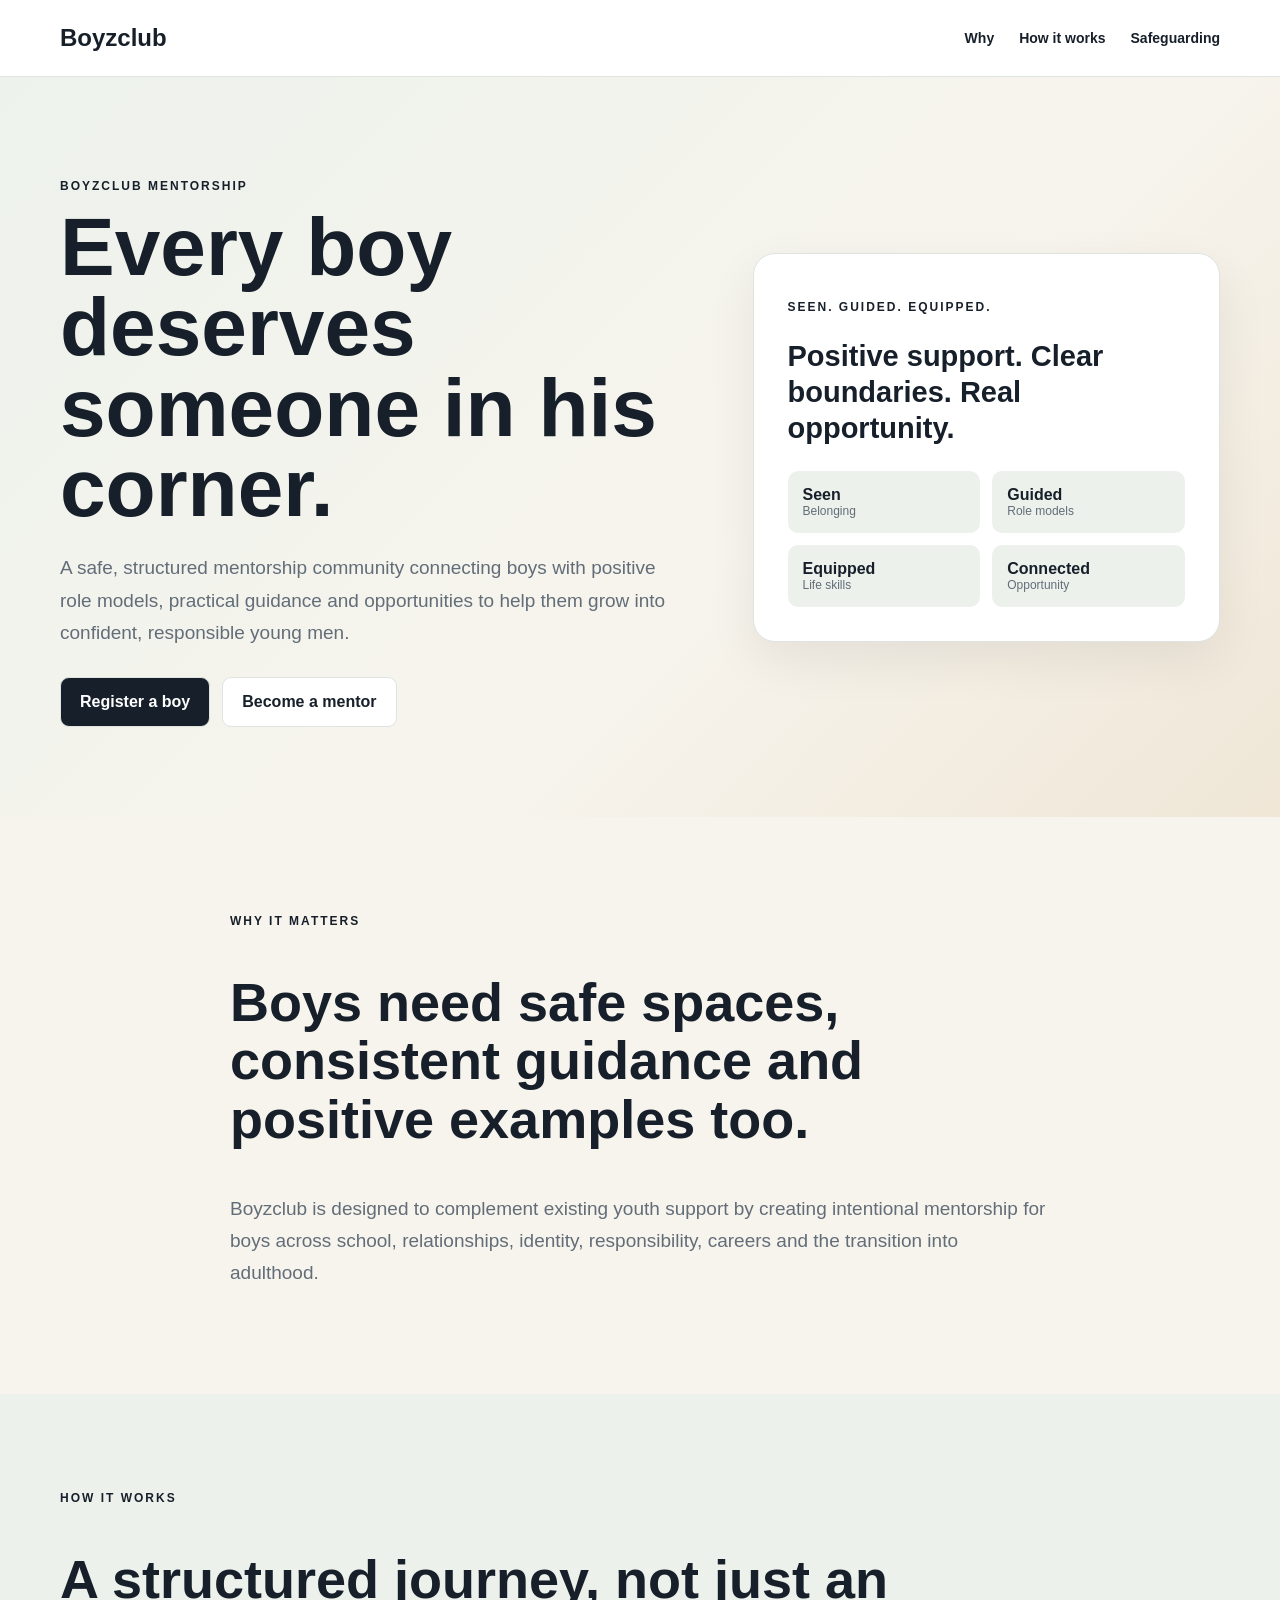
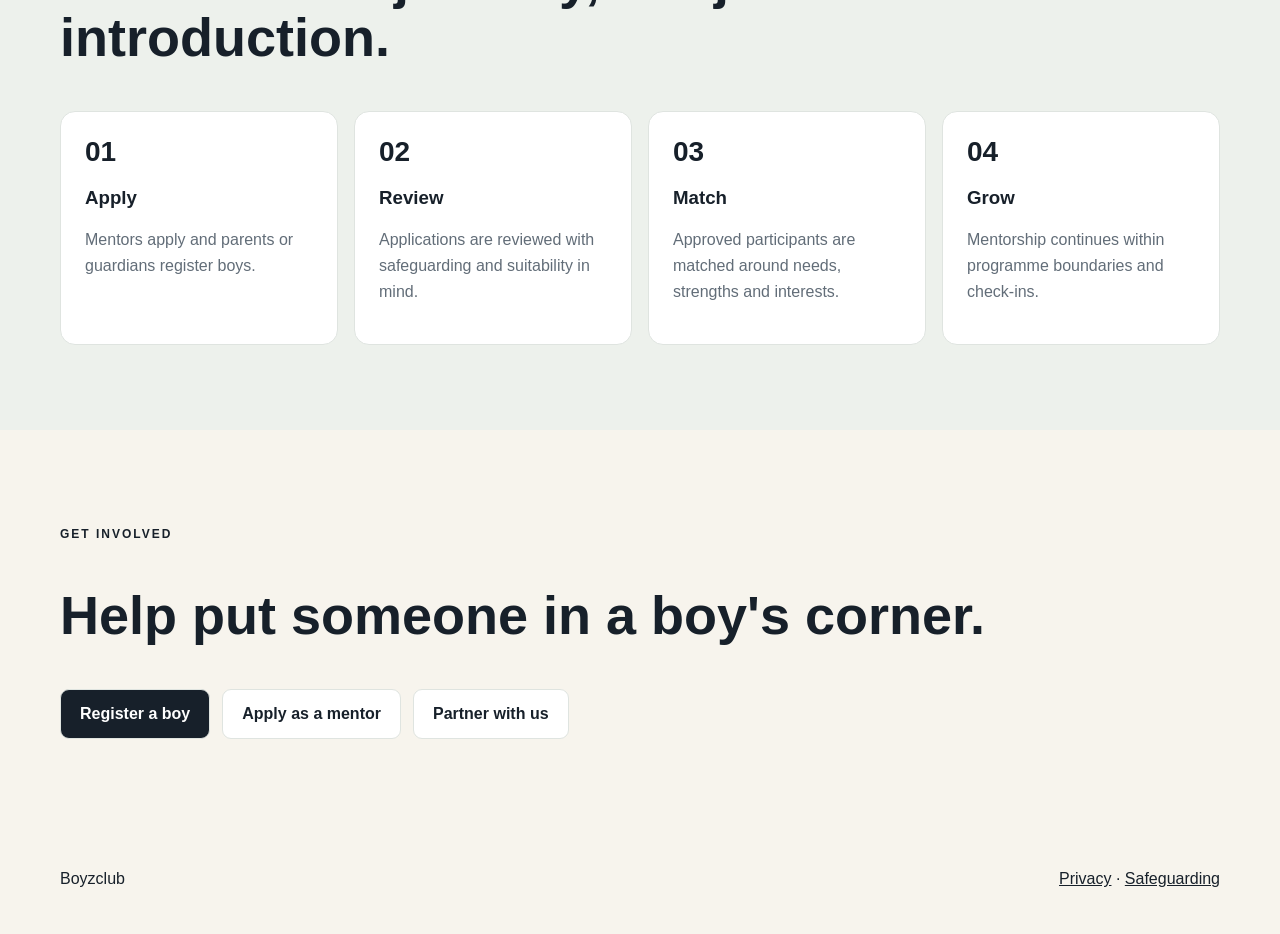
==== index.html @ 1856ee9e "Add files via upload" ====
<!doctype html><html><head><meta charset='utf-8'><meta name='viewport' content='width=device-width,initial-scale=1'><title>Boyzclub</title><link rel='stylesheet' href='/style.css'></head><body><header><div class='wrap nav'><a class='brand' href='/'>Boyzclub</a><nav><a href='#why'>Why</a><a href='#how'>How it works</a><a href='/safeguarding/'>Safeguarding</a></nav></div></header><main><section class='hero'><div class='wrap grid'><div><p class='eyebrow'>BOYZCLUB MENTORSHIP</p><h1>Every boy deserves someone in his corner.</h1><p class='lead'>A safe, structured mentorship community connecting boys with positive role models, practical guidance and opportunities to help them grow into confident, responsible young men.</p><div class='actions'><a class='btn primary' href='/register-a-boy/'>Register a boy</a><a class='btn secondary' href='/mentor/apply/'>Become a mentor</a></div></div><aside class='panel'><p class='eyebrow'>SEEN. GUIDED. EQUIPPED.</p><h2>Positive support. Clear boundaries. Real opportunity.</h2><div class='mini'><div><b>Seen</b><span>Belonging</span></div><div><b>Guided</b><span>Role models</span></div><div><b>Equipped</b><span>Life skills</span></div><div><b>Connected</b><span>Opportunity</span></div></div></aside></div></section><section id='why' class='section'><div class='wrap narrow'><p class='eyebrow'>WHY IT MATTERS</p><h2>Boys need safe spaces, consistent guidance and positive examples too.</h2><p class='lead'>Boyzclub is designed to complement existing youth support by creating intentional mentorship for boys across school, relationships, identity, responsibility, careers and the transition into adulthood.</p></div></section><section id='how' class='section soft'><div class='wrap'><p class='eyebrow'>HOW IT WORKS</p><h2>A structured journey, not just an introduction.</h2><div class='steps'><article><b>01</b><h3>Apply</h3><p>Mentors apply and parents or guardians register boys.</p></article><article><b>02</b><h3>Review</h3><p>Applications are reviewed with safeguarding and suitability in mind.</p></article><article><b>03</b><h3>Match</h3><p>Approved participants are matched around needs, strengths and interests.</p></article><article><b>04</b><h3>Grow</h3><p>Mentorship continues within programme boundaries and check-ins.</p></article></div></div></section><section class='section'><div class='wrap'><p class='eyebrow'>GET INVOLVED</p><h2>Help put someone in a boy's corner.</h2><div class='actions'><a class='btn primary' href='/register-a-boy/'>Register a boy</a><a class='btn secondary' href='/mentor/apply/'>Apply as a mentor</a><a class='btn secondary' href='/partner/'>Partner with us</a></div></div></section></main><footer><div class='wrap footer'><span>Boyzclub</span><span><a href='/privacy/'>Privacy</a> · <a href='/safeguarding/'>Safeguarding</a></span></div></footer></body></html>
---- style.css ----
:root{--ink:#17202a;--muted:#626d78;--cream:#f7f4ed;--soft:#edf1ec;--white:#fff;--line:#dfe4e0}*{box-sizing:border-box}body{margin:0;font-family:Arial,Helvetica,sans-serif;background:var(--cream);color:var(--ink)}a{color:inherit}.wrap{width:min(1160px,calc(100% - 40px));margin:auto}.narrow{max-width:820px}header{background:#fff;border-bottom:1px solid var(--line);position:sticky;top:0}.nav{height:76px;display:flex;align-items:center;justify-content:space-between}.brand{font-size:24px;font-weight:900;text-decoration:none}.nav nav{display:flex;gap:25px}.nav nav a{text-decoration:none;font-weight:700;font-size:14px}.hero{padding:90px 0;background:linear-gradient(135deg,#edf2ec,#f7f4ed 60%,#efe6d6)}.grid{display:grid;grid-template-columns:1.15fr .85fr;gap:60px;align-items:center}.eyebrow{font-size:12px;font-weight:900;letter-spacing:2px}.hero h1{font-size:clamp(48px,7vw,82px);line-height:.98;margin:14px 0 24px}.lead{font-size:19px;line-height:1.7;color:var(--muted)}.actions{display:flex;gap:12px;flex-wrap:wrap;margin-top:28px}.btn{padding:15px 19px;border-radius:9px;text-decoration:none;font-weight:800;border:1px solid var(--line)}.primary{background:var(--ink);color:#fff}.secondary{background:#fff}.panel{background:#fff;border:1px solid var(--line);border-radius:22px;padding:34px;box-shadow:0 18px 50px rgba(0,0,0,.07)}.panel h2{font-size:29px;line-height:1.25}.mini{display:grid;grid-template-columns:1fr 1fr;gap:12px}.mini div{background:var(--soft);padding:15px;border-radius:10px;display:grid}.mini span{color:var(--muted);font-size:12px}.section{padding:85px 0}.section h2{font-size:clamp(36px,5vw,54px);line-height:1.08}.soft{background:var(--soft)}.steps{display:grid;grid-template-columns:repeat(4,1fr);gap:16px;margin-top:38px}.steps article{background:#fff;border:1px solid var(--line);border-radius:15px;padding:24px}.steps article>b{font-size:28px}.steps p{color:var(--muted);line-height:1.6}.footer{min-height:110px;display:flex;align-items:center;justify-content:space-between}.form-page{min-height:100vh;padding:34px 20px 70px;background:linear-gradient(#edf1ec,#f7f4ed)}.card{width:min(880px,100%);margin:auto;background:#fff;border:1px solid var(--line);border-radius:20px;padding:40px}.card h1{font-size:clamp(36px,5vw,56px)}form{display:grid;gap:18px;margin-top:28px}.two{display:grid;grid-template-columns:1fr 1fr;gap:16px}label{display:grid;gap:7px;font-weight:700}input,select,textarea{padding:13px;border:1px solid #ccd4cf;border-radius:8px;font:inherit}textarea{min-height:110px}.check{grid-template-columns:20px 1fr;font-weight:400;align-items:start}.status{padding:12px 14px;border-radius:9px;font-weight:700}.ok{background:#e9f6ec}.bad{background:#faeaea}button{cursor:pointer}.toplink{display:block;width:min(880px,100%);margin:0 auto 18px;text-decoration:none;font-weight:700}.policy ul{color:var(--muted);line-height:1.8}.policy p{color:var(--muted);line-height:1.7}@media(max-width:820px){.grid,.steps{grid-template-columns:1fr}.nav nav{display:none}.two{grid-template-columns:1fr}.footer{flex-direction:column;justify-content:center;gap:12px}}
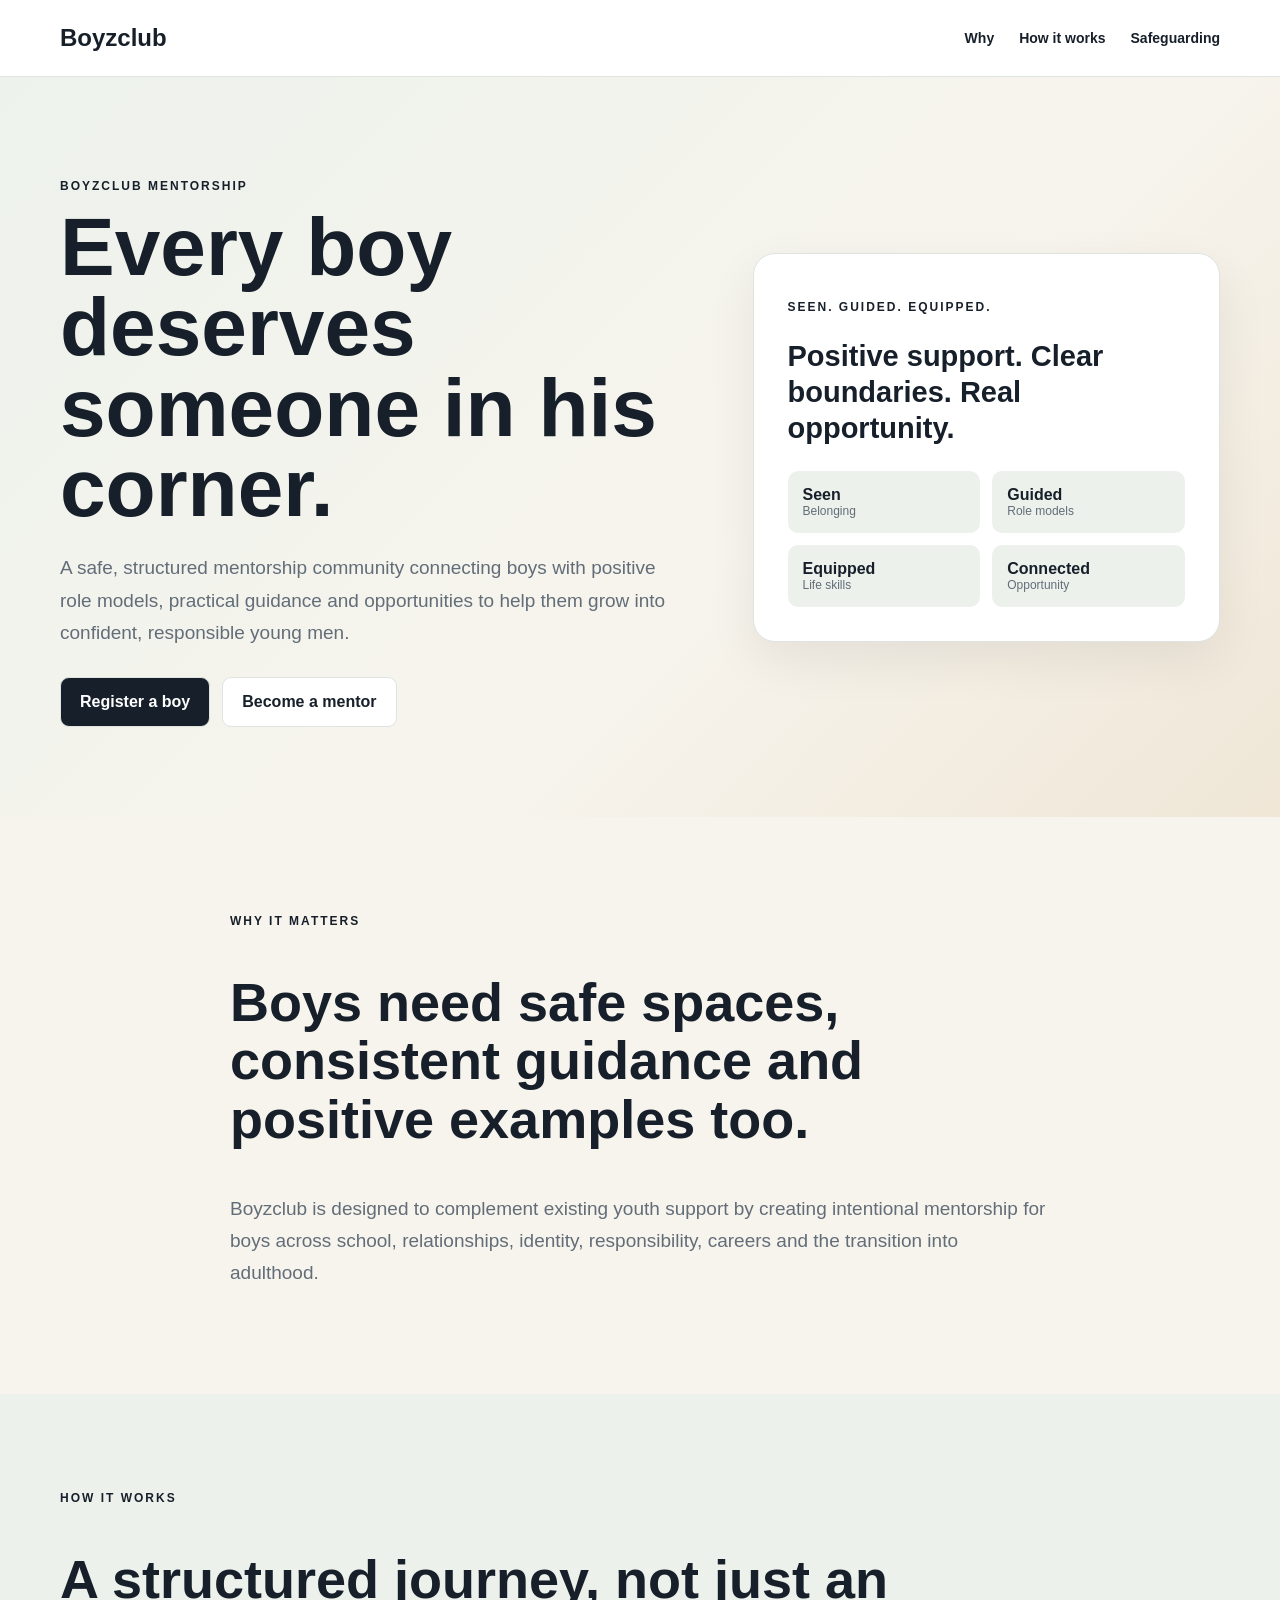
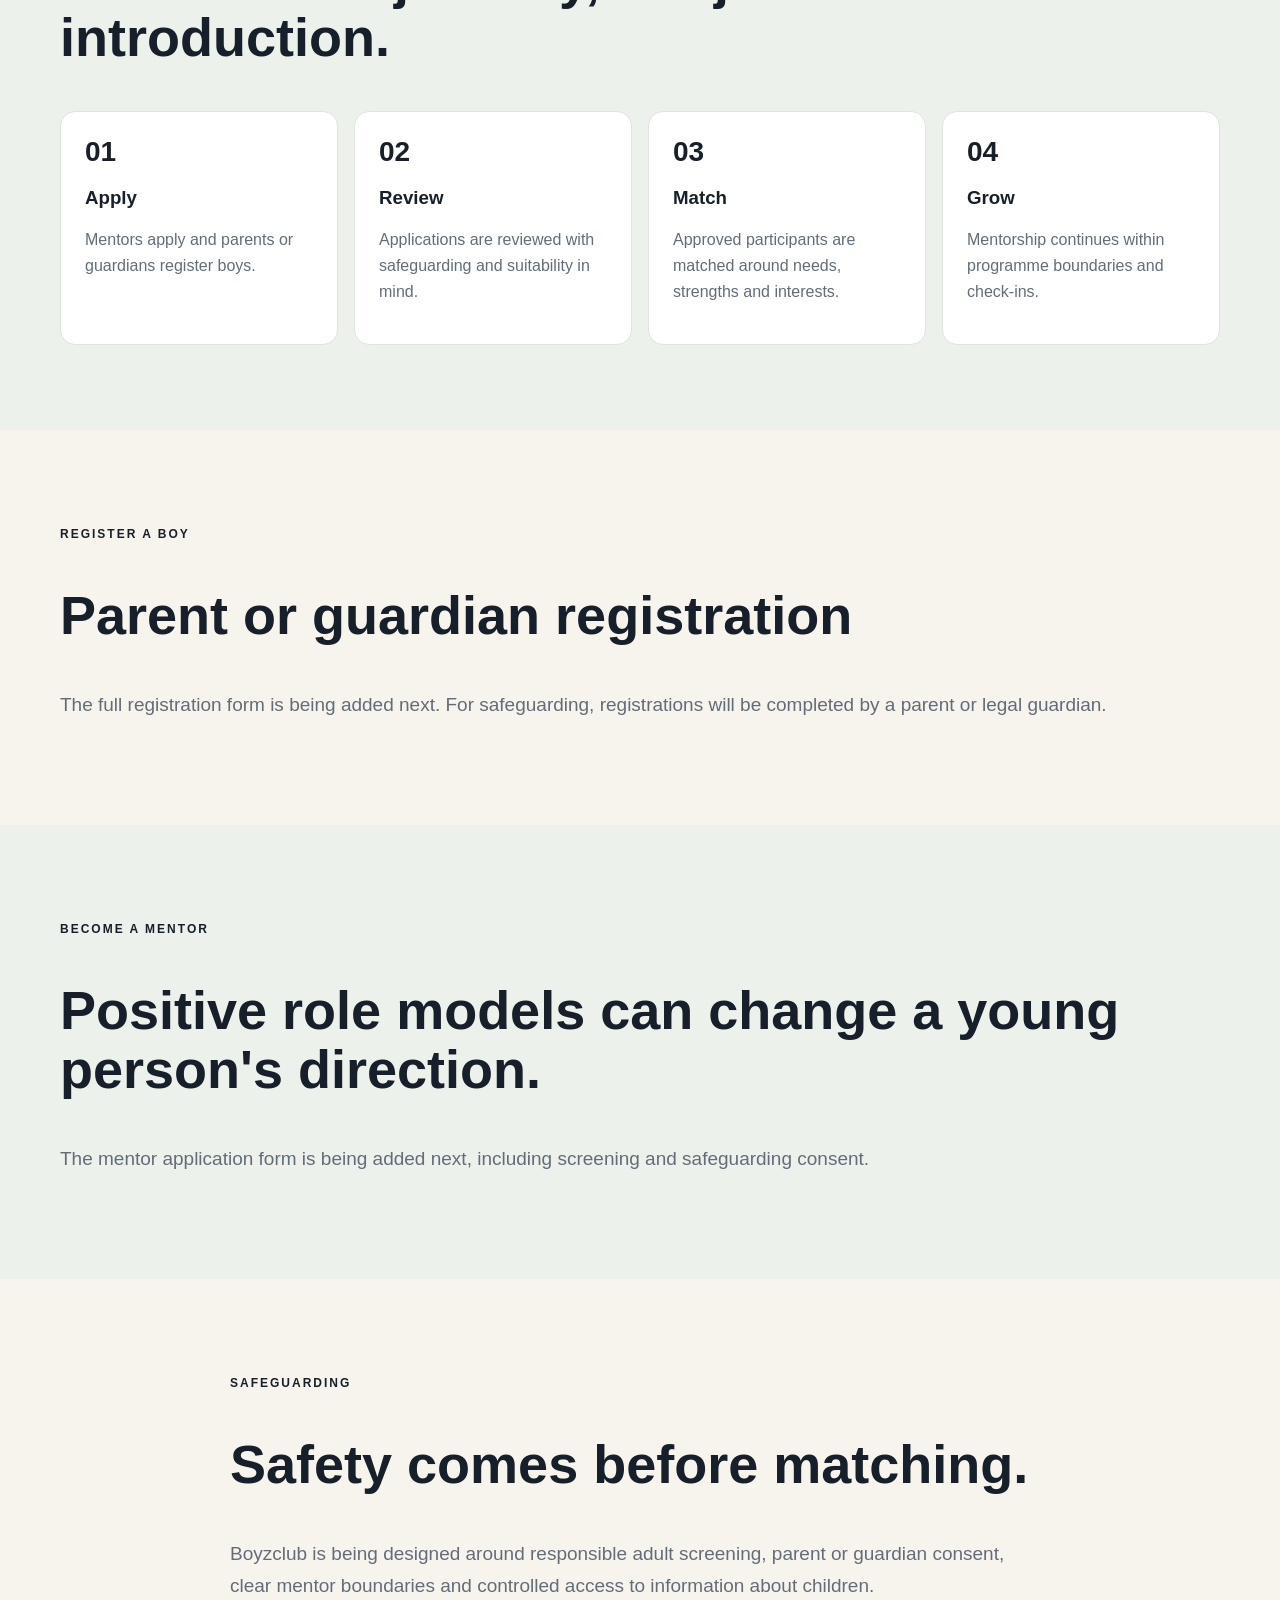
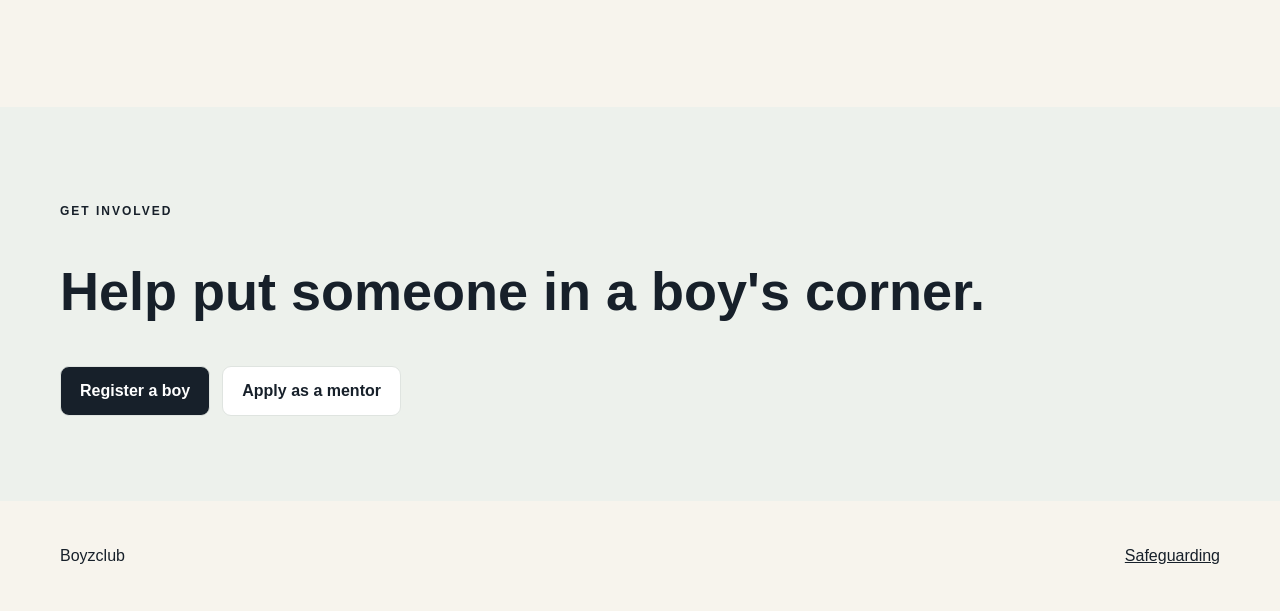
==== commit 0fbb74e1: "Add files via upload" ====
--- a/index.html
+++ b/index.html
@@ -1 +1 @@
-<!doctype html><html><head><meta charset='utf-8'><meta name='viewport' content='width=device-width,initial-scale=1'><title>Boyzclub</title><link rel='stylesheet' href='/style.css'></head><body><header><div class='wrap nav'><a class='brand' href='/'>Boyzclub</a><nav><a href='#why'>Why</a><a href='#how'>How it works</a><a href='/safeguarding/'>Safeguarding</a></nav></div></header><main><section class='hero'><div class='wrap grid'><div><p class='eyebrow'>BOYZCLUB MENTORSHIP</p><h1>Every boy deserves someone in his corner.</h1><p class='lead'>A safe, structured mentorship community connecting boys with positive role models, practical guidance and opportunities to help them grow into confident, responsible young men.</p><div class='actions'><a class='btn primary' href='/register-a-boy/'>Register a boy</a><a class='btn secondary' href='/mentor/apply/'>Become a mentor</a></div></div><aside class='panel'><p class='eyebrow'>SEEN. GUIDED. EQUIPPED.</p><h2>Positive support. Clear boundaries. Real opportunity.</h2><div class='mini'><div><b>Seen</b><span>Belonging</span></div><div><b>Guided</b><span>Role models</span></div><div><b>Equipped</b><span>Life skills</span></div><div><b>Connected</b><span>Opportunity</span></div></div></aside></div></section><section id='why' class='section'><div class='wrap narrow'><p class='eyebrow'>WHY IT MATTERS</p><h2>Boys need safe spaces, consistent guidance and positive examples too.</h2><p class='lead'>Boyzclub is designed to complement existing youth support by creating intentional mentorship for boys across school, relationships, identity, responsibility, careers and the transition into adulthood.</p></div></section><section id='how' class='section soft'><div class='wrap'><p class='eyebrow'>HOW IT WORKS</p><h2>A structured journey, not just an introduction.</h2><div class='steps'><article><b>01</b><h3>Apply</h3><p>Mentors apply and parents or guardians register boys.</p></article><article><b>02</b><h3>Review</h3><p>Applications are reviewed with safeguarding and suitability in mind.</p></article><article><b>03</b><h3>Match</h3><p>Approved participants are matched around needs, strengths and interests.</p></article><article><b>04</b><h3>Grow</h3><p>Mentorship continues within programme boundaries and check-ins.</p></article></div></div></section><section class='section'><div class='wrap'><p class='eyebrow'>GET INVOLVED</p><h2>Help put someone in a boy's corner.</h2><div class='actions'><a class='btn primary' href='/register-a-boy/'>Register a boy</a><a class='btn secondary' href='/mentor/apply/'>Apply as a mentor</a><a class='btn secondary' href='/partner/'>Partner with us</a></div></div></section></main><footer><div class='wrap footer'><span>Boyzclub</span><span><a href='/privacy/'>Privacy</a> · <a href='/safeguarding/'>Safeguarding</a></span></div></footer></body></html>
+<!doctype html><html><head><meta charset='utf-8'><meta name='viewport' content='width=device-width,initial-scale=1'><title>Boyzclub</title><link rel='stylesheet' href='./style.css'></head><body><header><div class='wrap nav'><a class='brand' href='./'>Boyzclub</a><nav><a href='#why'>Why</a><a href='#how'>How it works</a><a href='#safeguarding'>Safeguarding</a></nav></div></header><main><section class='hero'><div class='wrap grid'><div><p class='eyebrow'>BOYZCLUB MENTORSHIP</p><h1>Every boy deserves someone in his corner.</h1><p class='lead'>A safe, structured mentorship community connecting boys with positive role models, practical guidance and opportunities to help them grow into confident, responsible young men.</p><div class='actions'><a class='btn primary' href='#register'>Register a boy</a><a class='btn secondary' href='#mentor'>Become a mentor</a></div></div><aside class='panel'><p class='eyebrow'>SEEN. GUIDED. EQUIPPED.</p><h2>Positive support. Clear boundaries. Real opportunity.</h2><div class='mini'><div><b>Seen</b><span>Belonging</span></div><div><b>Guided</b><span>Role models</span></div><div><b>Equipped</b><span>Life skills</span></div><div><b>Connected</b><span>Opportunity</span></div></div></aside></div></section><section id='why' class='section'><div class='wrap narrow'><p class='eyebrow'>WHY IT MATTERS</p><h2>Boys need safe spaces, consistent guidance and positive examples too.</h2><p class='lead'>Boyzclub is designed to complement existing youth support by creating intentional mentorship for boys across school, relationships, identity, responsibility, careers and the transition into adulthood.</p></div></section><section id='how' class='section soft'><div class='wrap'><p class='eyebrow'>HOW IT WORKS</p><h2>A structured journey, not just an introduction.</h2><div class='steps'><article><b>01</b><h3>Apply</h3><p>Mentors apply and parents or guardians register boys.</p></article><article><b>02</b><h3>Review</h3><p>Applications are reviewed with safeguarding and suitability in mind.</p></article><article><b>03</b><h3>Match</h3><p>Approved participants are matched around needs, strengths and interests.</p></article><article><b>04</b><h3>Grow</h3><p>Mentorship continues within programme boundaries and check-ins.</p></article></div></div></section><section id='register' class='section'><div class='wrap'><p class='eyebrow'>REGISTER A BOY</p><h2>Parent or guardian registration</h2><p class='lead'>The full registration form is being added next. For safeguarding, registrations will be completed by a parent or legal guardian.</p></div></section><section id='mentor' class='section soft'><div class='wrap'><p class='eyebrow'>BECOME A MENTOR</p><h2>Positive role models can change a young person's direction.</h2><p class='lead'>The mentor application form is being added next, including screening and safeguarding consent.</p></div></section><section id='safeguarding' class='section'><div class='wrap narrow'><p class='eyebrow'>SAFEGUARDING</p><h2>Safety comes before matching.</h2><p class='lead'>Boyzclub is being designed around responsible adult screening, parent or guardian consent, clear mentor boundaries and controlled access to information about children.</p></div></section><section class='section soft'><div class='wrap'><p class='eyebrow'>GET INVOLVED</p><h2>Help put someone in a boy's corner.</h2><div class='actions'><a class='btn primary' href='#register'>Register a boy</a><a class='btn secondary' href='#mentor'>Apply as a mentor</a></div></div></section></main><footer><div class='wrap footer'><span>Boyzclub</span><span><a href='#safeguarding'>Safeguarding</a></span></div></footer></body></html>
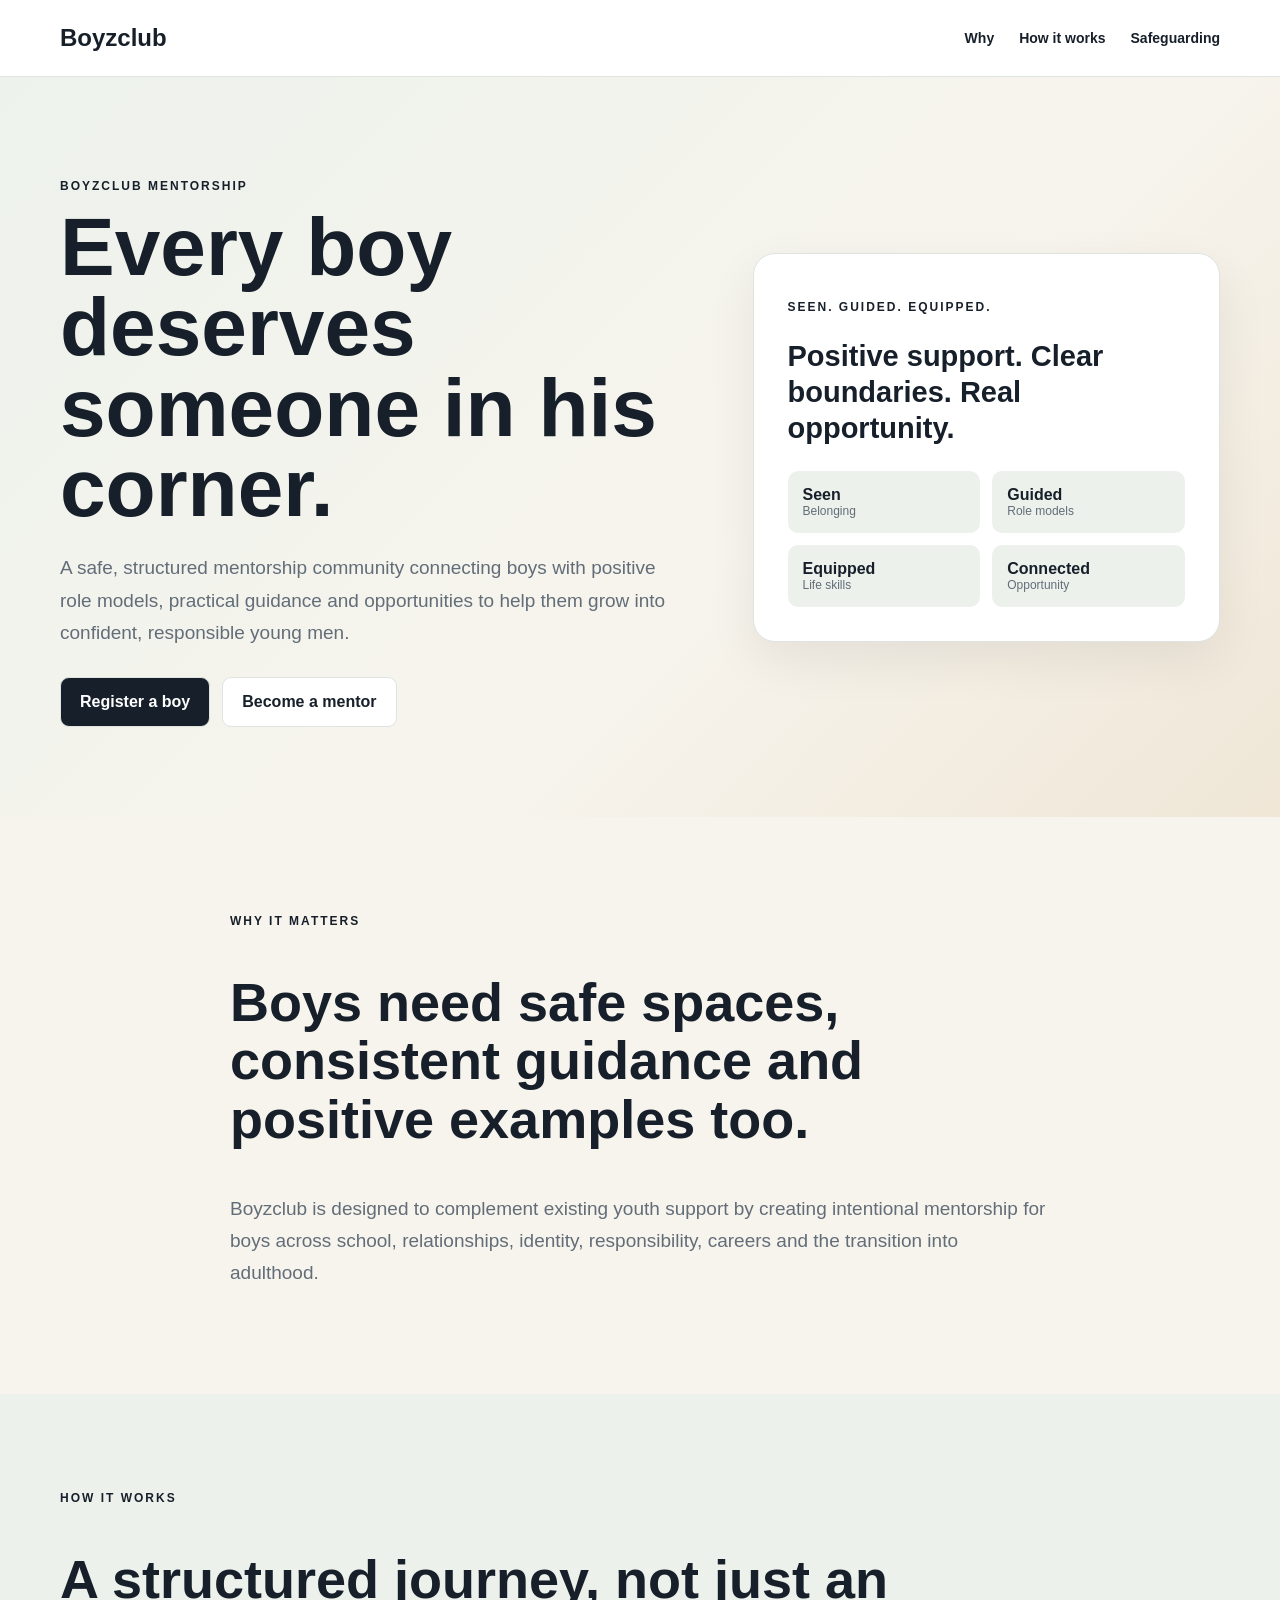
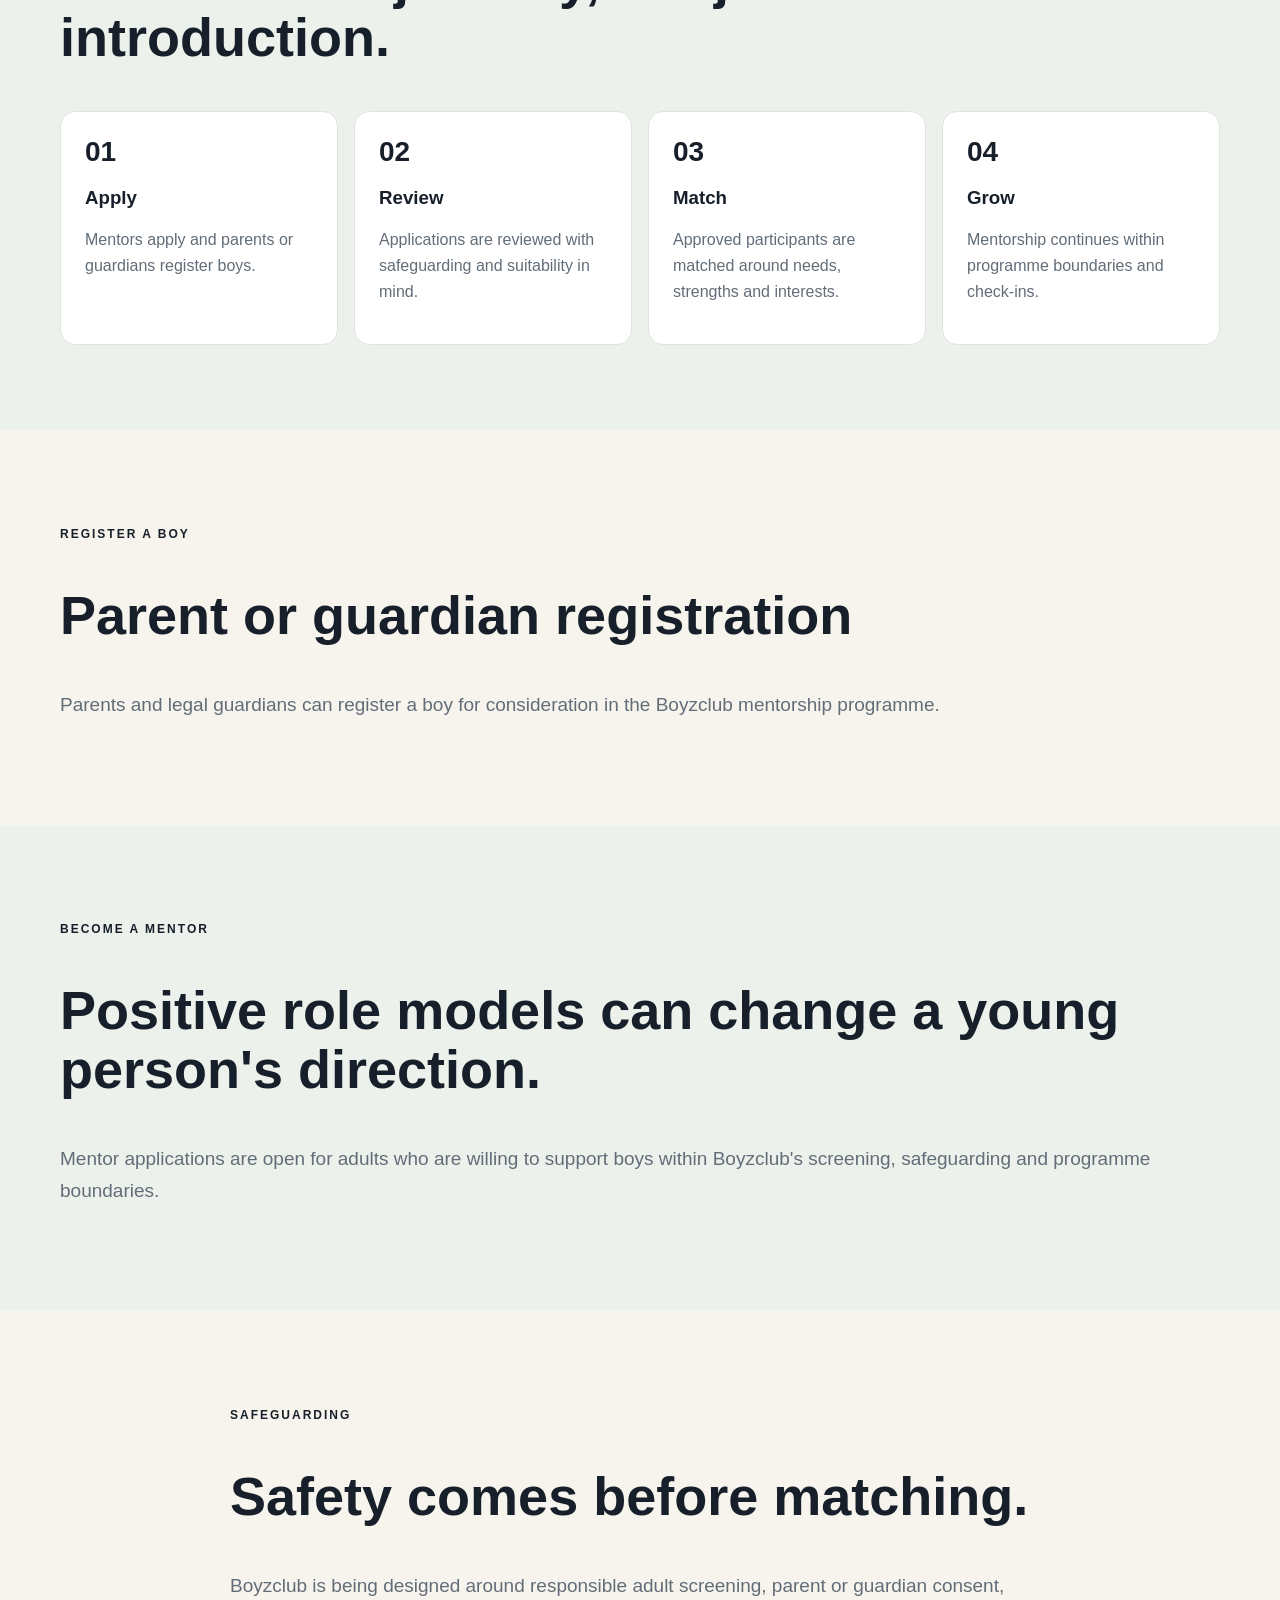
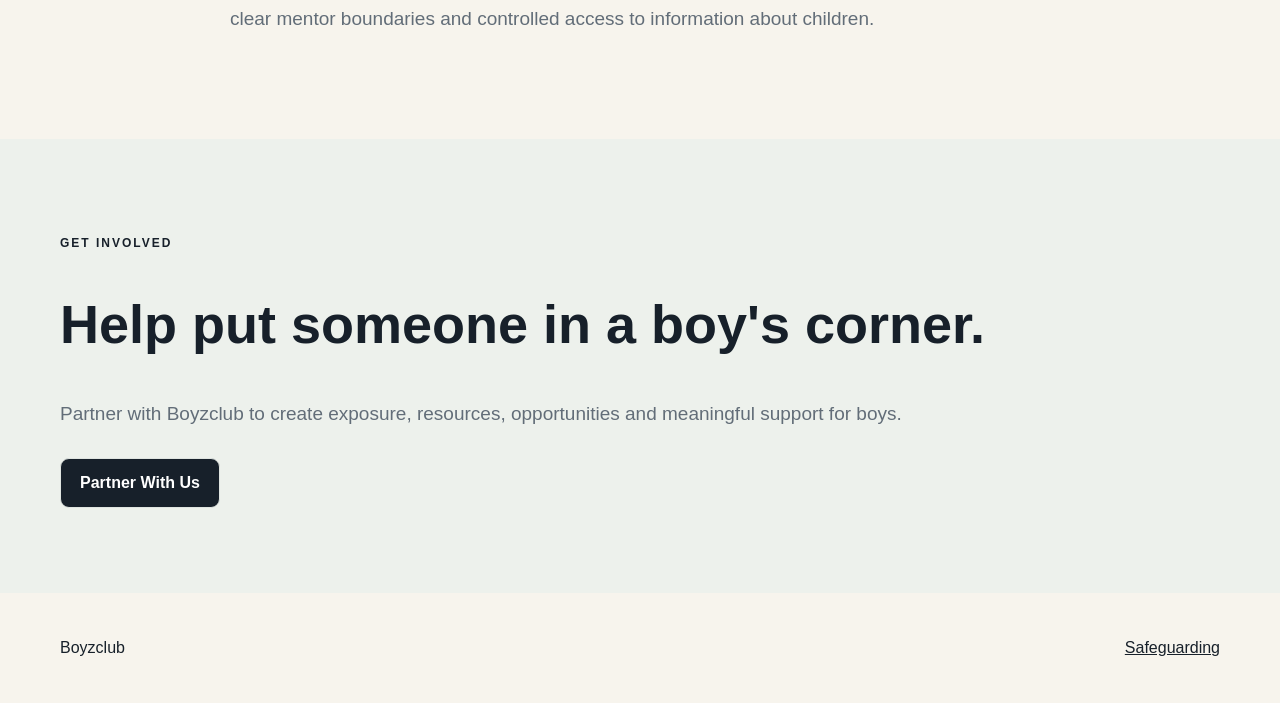
==== commit 625ee4c6: "Rename index 3.html to index.html" ====
--- a/index.html
+++ b/index.html
@@ -1 +1 @@
-<!doctype html><html><head><meta charset='utf-8'><meta name='viewport' content='width=device-width,initial-scale=1'><title>Boyzclub</title><link rel='stylesheet' href='./style.css'></head><body><header><div class='wrap nav'><a class='brand' href='./'>Boyzclub</a><nav><a href='#why'>Why</a><a href='#how'>How it works</a><a href='#safeguarding'>Safeguarding</a></nav></div></header><main><section class='hero'><div class='wrap grid'><div><p class='eyebrow'>BOYZCLUB MENTORSHIP</p><h1>Every boy deserves someone in his corner.</h1><p class='lead'>A safe, structured mentorship community connecting boys with positive role models, practical guidance and opportunities to help them grow into confident, responsible young men.</p><div class='actions'><a class='btn primary' href='#register'>Register a boy</a><a class='btn secondary' href='#mentor'>Become a mentor</a></div></div><aside class='panel'><p class='eyebrow'>SEEN. GUIDED. EQUIPPED.</p><h2>Positive support. Clear boundaries. Real opportunity.</h2><div class='mini'><div><b>Seen</b><span>Belonging</span></div><div><b>Guided</b><span>Role models</span></div><div><b>Equipped</b><span>Life skills</span></div><div><b>Connected</b><span>Opportunity</span></div></div></aside></div></section><section id='why' class='section'><div class='wrap narrow'><p class='eyebrow'>WHY IT MATTERS</p><h2>Boys need safe spaces, consistent guidance and positive examples too.</h2><p class='lead'>Boyzclub is designed to complement existing youth support by creating intentional mentorship for boys across school, relationships, identity, responsibility, careers and the transition into adulthood.</p></div></section><section id='how' class='section soft'><div class='wrap'><p class='eyebrow'>HOW IT WORKS</p><h2>A structured journey, not just an introduction.</h2><div class='steps'><article><b>01</b><h3>Apply</h3><p>Mentors apply and parents or guardians register boys.</p></article><article><b>02</b><h3>Review</h3><p>Applications are reviewed with safeguarding and suitability in mind.</p></article><article><b>03</b><h3>Match</h3><p>Approved participants are matched around needs, strengths and interests.</p></article><article><b>04</b><h3>Grow</h3><p>Mentorship continues within programme boundaries and check-ins.</p></article></div></div></section><section id='register' class='section'><div class='wrap'><p class='eyebrow'>REGISTER A BOY</p><h2>Parent or guardian registration</h2><p class='lead'>The full registration form is being added next. For safeguarding, registrations will be completed by a parent or legal guardian.</p></div></section><section id='mentor' class='section soft'><div class='wrap'><p class='eyebrow'>BECOME A MENTOR</p><h2>Positive role models can change a young person's direction.</h2><p class='lead'>The mentor application form is being added next, including screening and safeguarding consent.</p></div></section><section id='safeguarding' class='section'><div class='wrap narrow'><p class='eyebrow'>SAFEGUARDING</p><h2>Safety comes before matching.</h2><p class='lead'>Boyzclub is being designed around responsible adult screening, parent or guardian consent, clear mentor boundaries and controlled access to information about children.</p></div></section><section class='section soft'><div class='wrap'><p class='eyebrow'>GET INVOLVED</p><h2>Help put someone in a boy's corner.</h2><div class='actions'><a class='btn primary' href='#register'>Register a boy</a><a class='btn secondary' href='#mentor'>Apply as a mentor</a></div></div></section></main><footer><div class='wrap footer'><span>Boyzclub</span><span><a href='#safeguarding'>Safeguarding</a></span></div></footer></body></html>+<!doctype html><html><head><meta charset='utf-8'><meta name='viewport' content='width=device-width,initial-scale=1'><title>Boyzclub</title><link rel='stylesheet' href='./style.css'></head><body><header><div class='wrap nav'><a class='brand' href='./'>Boyzclub</a><nav><a href='#why'>Why</a><a href='#how'>How it works</a><a href='#safeguarding'>Safeguarding</a></nav></div></header><main><section class='hero'><div class='wrap grid'><div><p class='eyebrow'>BOYZCLUB MENTORSHIP</p><h1>Every boy deserves someone in his corner.</h1><p class='lead'>A safe, structured mentorship community connecting boys with positive role models, practical guidance and opportunities to help them grow into confident, responsible young men.</p><div class='actions'><a class='btn primary' href='./register-a-boy/'>Register a boy</a><a class='btn secondary' href='./mentor/'>Become a mentor</a></div></div><aside class='panel'><p class='eyebrow'>SEEN. GUIDED. EQUIPPED.</p><h2>Positive support. Clear boundaries. Real opportunity.</h2><div class='mini'><div><b>Seen</b><span>Belonging</span></div><div><b>Guided</b><span>Role models</span></div><div><b>Equipped</b><span>Life skills</span></div><div><b>Connected</b><span>Opportunity</span></div></div></aside></div></section><section id='why' class='section'><div class='wrap narrow'><p class='eyebrow'>WHY IT MATTERS</p><h2>Boys need safe spaces, consistent guidance and positive examples too.</h2><p class='lead'>Boyzclub is designed to complement existing youth support by creating intentional mentorship for boys across school, relationships, identity, responsibility, careers and the transition into adulthood.</p></div></section><section id='how' class='section soft'><div class='wrap'><p class='eyebrow'>HOW IT WORKS</p><h2>A structured journey, not just an introduction.</h2><div class='steps'><article><b>01</b><h3>Apply</h3><p>Mentors apply and parents or guardians register boys.</p></article><article><b>02</b><h3>Review</h3><p>Applications are reviewed with safeguarding and suitability in mind.</p></article><article><b>03</b><h3>Match</h3><p>Approved participants are matched around needs, strengths and interests.</p></article><article><b>04</b><h3>Grow</h3><p>Mentorship continues within programme boundaries and check-ins.</p></article></div></div></section><section id='register' class='section'><div class='wrap'><p class='eyebrow'>REGISTER A BOY</p><h2>Parent or guardian registration</h2><p class='lead'>Parents and legal guardians can register a boy for consideration in the Boyzclub mentorship programme.</p></div></section><section id='mentor' class='section soft'><div class='wrap'><p class='eyebrow'>BECOME A MENTOR</p><h2>Positive role models can change a young person's direction.</h2><p class='lead'>Mentor applications are open for adults who are willing to support boys within Boyzclub's screening, safeguarding and programme boundaries.</p></div></section><section id='safeguarding' class='section'><div class='wrap narrow'><p class='eyebrow'>SAFEGUARDING</p><h2>Safety comes before matching.</h2><p class='lead'>Boyzclub is being designed around responsible adult screening, parent or guardian consent, clear mentor boundaries and controlled access to information about children.</p></div></section><section class='section soft'><div class='wrap'><p class='eyebrow'>GET INVOLVED</p><h2>Help put someone in a boy's corner.</h2><p class='lead'>Partner with Boyzclub to create exposure, resources, opportunities and meaningful support for boys.</p><div class='actions'><a class='btn primary' href='./partner/'>Partner With Us</a></div></div></section></main><footer><div class='wrap footer'><span>Boyzclub</span><span><a href='#safeguarding'>Safeguarding</a></span></div></footer></body></html>
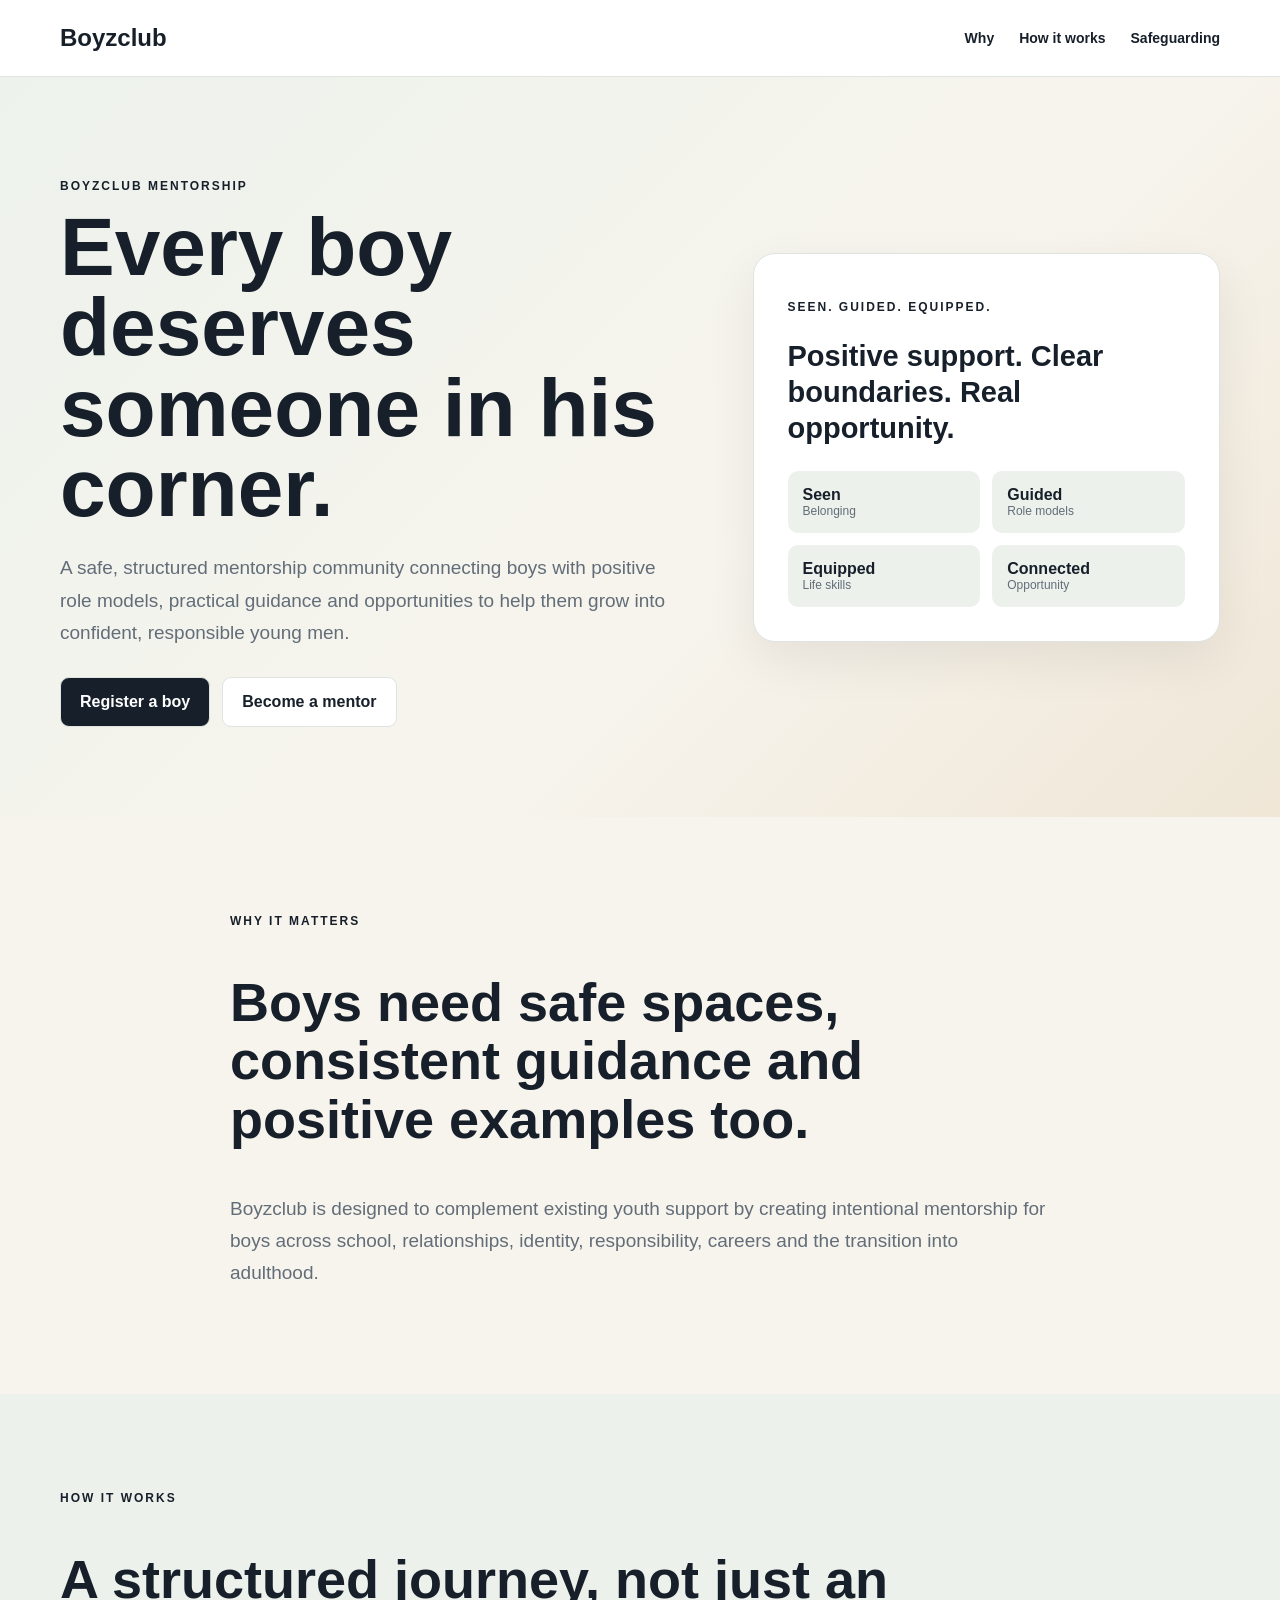
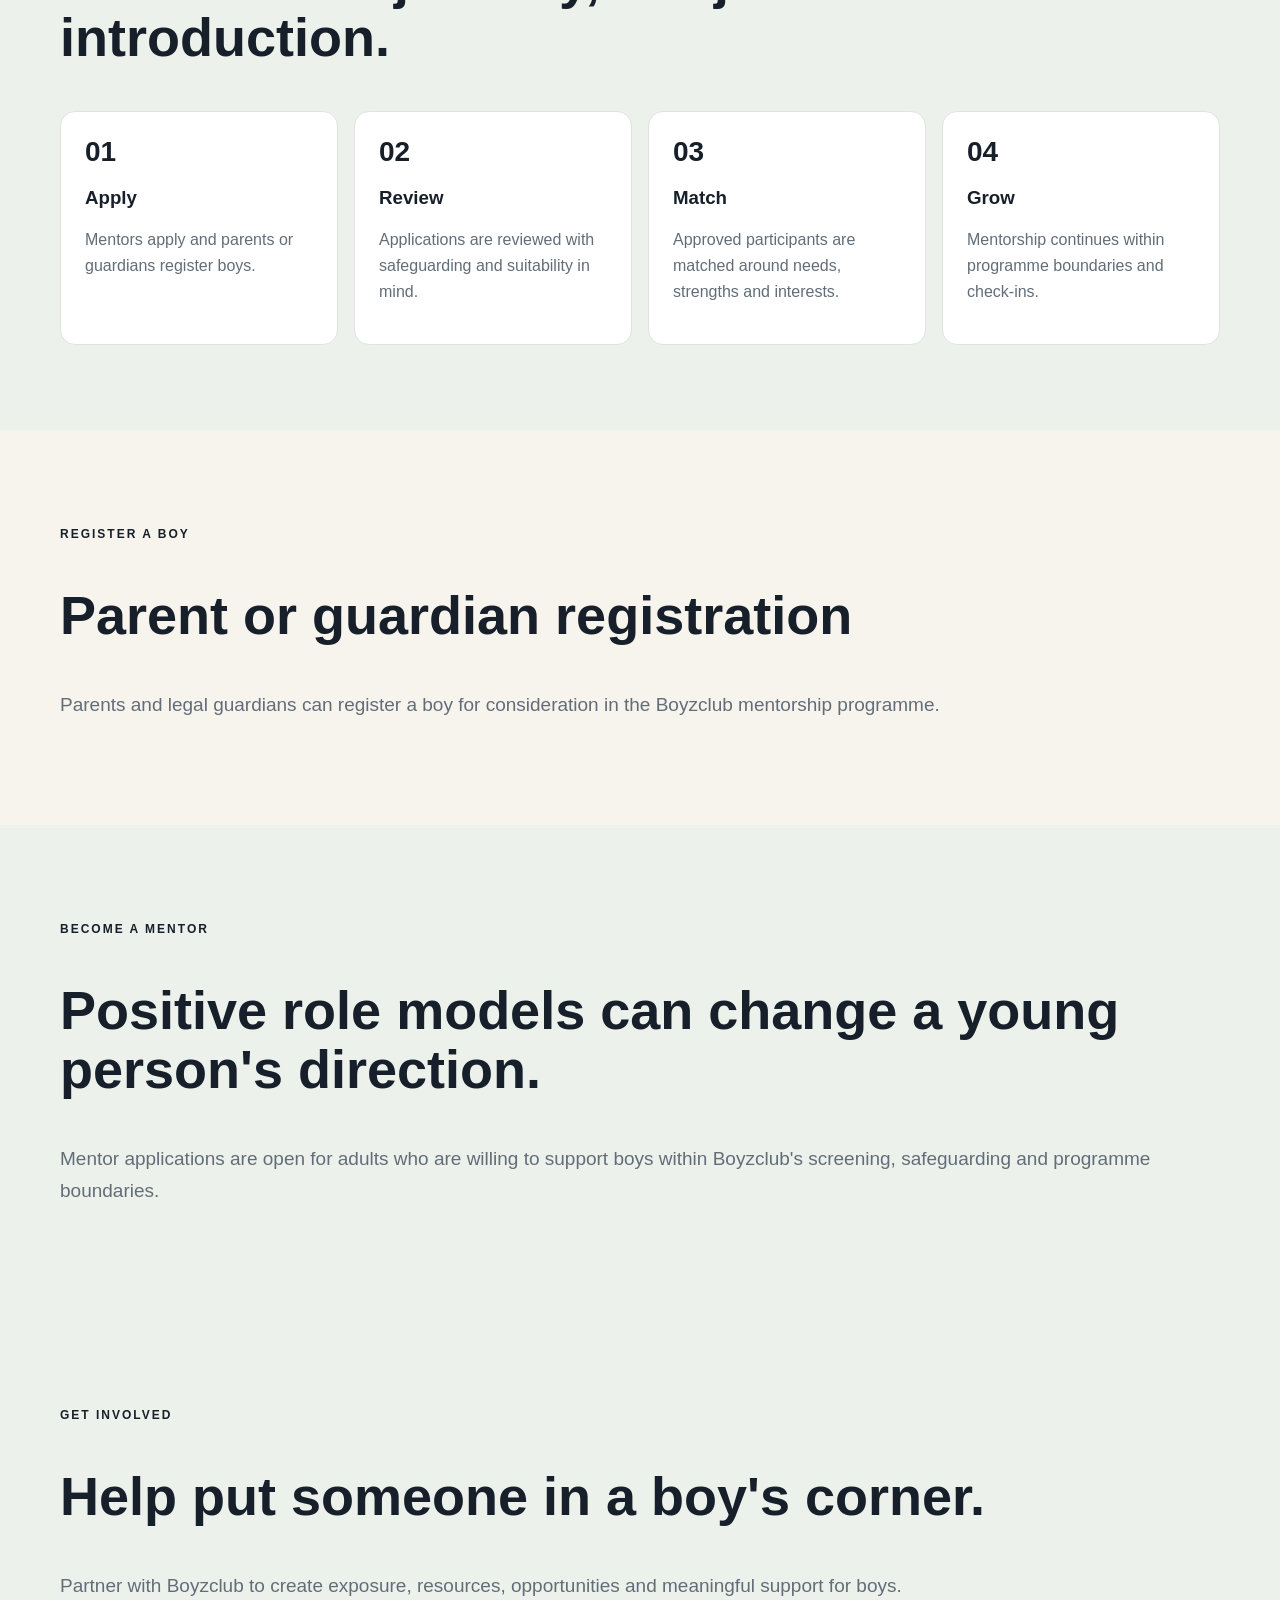
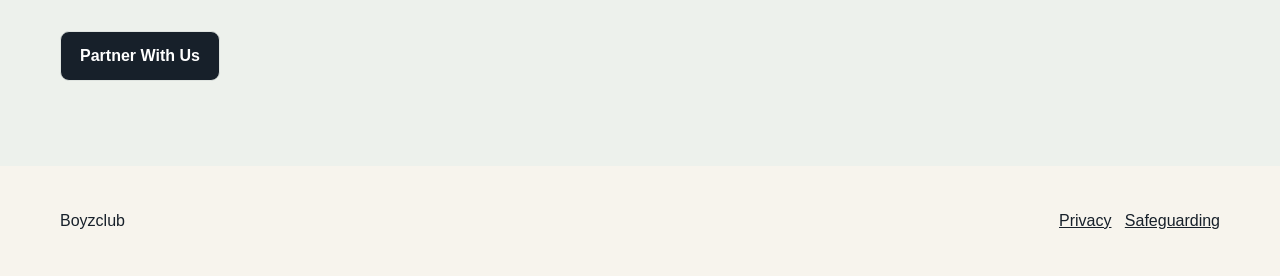
==== commit ad8f53b9: "Add files via upload" ====
--- a/index.html
+++ b/index.html
@@ -1 +1 @@
-<!doctype html><html><head><meta charset='utf-8'><meta name='viewport' content='width=device-width,initial-scale=1'><title>Boyzclub</title><link rel='stylesheet' href='./style.css'></head><body><header><div class='wrap nav'><a class='brand' href='./'>Boyzclub</a><nav><a href='#why'>Why</a><a href='#how'>How it works</a><a href='#safeguarding'>Safeguarding</a></nav></div></header><main><section class='hero'><div class='wrap grid'><div><p class='eyebrow'>BOYZCLUB MENTORSHIP</p><h1>Every boy deserves someone in his corner.</h1><p class='lead'>A safe, structured mentorship community connecting boys with positive role models, practical guidance and opportunities to help them grow into confident, responsible young men.</p><div class='actions'><a class='btn primary' href='./register-a-boy/'>Register a boy</a><a class='btn secondary' href='./mentor/'>Become a mentor</a></div></div><aside class='panel'><p class='eyebrow'>SEEN. GUIDED. EQUIPPED.</p><h2>Positive support. Clear boundaries. Real opportunity.</h2><div class='mini'><div><b>Seen</b><span>Belonging</span></div><div><b>Guided</b><span>Role models</span></div><div><b>Equipped</b><span>Life skills</span></div><div><b>Connected</b><span>Opportunity</span></div></div></aside></div></section><section id='why' class='section'><div class='wrap narrow'><p class='eyebrow'>WHY IT MATTERS</p><h2>Boys need safe spaces, consistent guidance and positive examples too.</h2><p class='lead'>Boyzclub is designed to complement existing youth support by creating intentional mentorship for boys across school, relationships, identity, responsibility, careers and the transition into adulthood.</p></div></section><section id='how' class='section soft'><div class='wrap'><p class='eyebrow'>HOW IT WORKS</p><h2>A structured journey, not just an introduction.</h2><div class='steps'><article><b>01</b><h3>Apply</h3><p>Mentors apply and parents or guardians register boys.</p></article><article><b>02</b><h3>Review</h3><p>Applications are reviewed with safeguarding and suitability in mind.</p></article><article><b>03</b><h3>Match</h3><p>Approved participants are matched around needs, strengths and interests.</p></article><article><b>04</b><h3>Grow</h3><p>Mentorship continues within programme boundaries and check-ins.</p></article></div></div></section><section id='register' class='section'><div class='wrap'><p class='eyebrow'>REGISTER A BOY</p><h2>Parent or guardian registration</h2><p class='lead'>Parents and legal guardians can register a boy for consideration in the Boyzclub mentorship programme.</p></div></section><section id='mentor' class='section soft'><div class='wrap'><p class='eyebrow'>BECOME A MENTOR</p><h2>Positive role models can change a young person's direction.</h2><p class='lead'>Mentor applications are open for adults who are willing to support boys within Boyzclub's screening, safeguarding and programme boundaries.</p></div></section><section id='safeguarding' class='section'><div class='wrap narrow'><p class='eyebrow'>SAFEGUARDING</p><h2>Safety comes before matching.</h2><p class='lead'>Boyzclub is being designed around responsible adult screening, parent or guardian consent, clear mentor boundaries and controlled access to information about children.</p></div></section><section class='section soft'><div class='wrap'><p class='eyebrow'>GET INVOLVED</p><h2>Help put someone in a boy's corner.</h2><p class='lead'>Partner with Boyzclub to create exposure, resources, opportunities and meaningful support for boys.</p><div class='actions'><a class='btn primary' href='./partner/'>Partner With Us</a></div></div></section></main><footer><div class='wrap footer'><span>Boyzclub</span><span><a href='#safeguarding'>Safeguarding</a></span></div></footer></body></html>
+<!doctype html><html><head><meta charset='utf-8'><meta name='viewport' content='width=device-width,initial-scale=1'><title>Boyzclub</title><link rel='stylesheet' href='./style.css'></head><body><header><div class='wrap nav'><a class='brand' href='./'>Boyzclub</a><nav><a href='#why'>Why</a><a href='#how'>How it works</a><a href='./safeguarding/'>Safeguarding</a></nav></div></header><main><section class='hero'><div class='wrap grid'><div><p class='eyebrow'>BOYZCLUB MENTORSHIP</p><h1>Every boy deserves someone in his corner.</h1><p class='lead'>A safe, structured mentorship community connecting boys with positive role models, practical guidance and opportunities to help them grow into confident, responsible young men.</p><div class='actions'><a class='btn primary' href='./register-a-boy/'>Register a boy</a><a class='btn secondary' href='./mentor/'>Become a mentor</a></div></div><aside class='panel'><p class='eyebrow'>SEEN. GUIDED. EQUIPPED.</p><h2>Positive support. Clear boundaries. Real opportunity.</h2><div class='mini'><div><b>Seen</b><span>Belonging</span></div><div><b>Guided</b><span>Role models</span></div><div><b>Equipped</b><span>Life skills</span></div><div><b>Connected</b><span>Opportunity</span></div></div></aside></div></section><section id='why' class='section'><div class='wrap narrow'><p class='eyebrow'>WHY IT MATTERS</p><h2>Boys need safe spaces, consistent guidance and positive examples too.</h2><p class='lead'>Boyzclub is designed to complement existing youth support by creating intentional mentorship for boys across school, relationships, identity, responsibility, careers and the transition into adulthood.</p></div></section><section id='how' class='section soft'><div class='wrap'><p class='eyebrow'>HOW IT WORKS</p><h2>A structured journey, not just an introduction.</h2><div class='steps'><article><b>01</b><h3>Apply</h3><p>Mentors apply and parents or guardians register boys.</p></article><article><b>02</b><h3>Review</h3><p>Applications are reviewed with safeguarding and suitability in mind.</p></article><article><b>03</b><h3>Match</h3><p>Approved participants are matched around needs, strengths and interests.</p></article><article><b>04</b><h3>Grow</h3><p>Mentorship continues within programme boundaries and check-ins.</p></article></div></div></section><section id='register' class='section'><div class='wrap'><p class='eyebrow'>REGISTER A BOY</p><h2>Parent or guardian registration</h2><p class='lead'>Parents and legal guardians can register a boy for consideration in the Boyzclub mentorship programme.</p></div></section><section id='mentor' class='section soft'><div class='wrap'><p class='eyebrow'>BECOME A MENTOR</p><h2>Positive role models can change a young person's direction.</h2><p class='lead'>Mentor applications are open for adults who are willing to support boys within Boyzclub's screening, safeguarding and programme boundaries.</p></div></section><section class='section soft'><div class='wrap'><p class='eyebrow'>GET INVOLVED</p><h2>Help put someone in a boy's corner.</h2><p class='lead'>Partner with Boyzclub to create exposure, resources, opportunities and meaningful support for boys.</p><div class='actions'><a class='btn primary' href='./partner/'>Partner With Us</a></div></div></section></main><footer><div class='wrap footer'><span>Boyzclub</span><span><a href='./privacy/'>Privacy</a> &nbsp; <a href='./safeguarding/'>Safeguarding</a></span></div></footer></body></html>
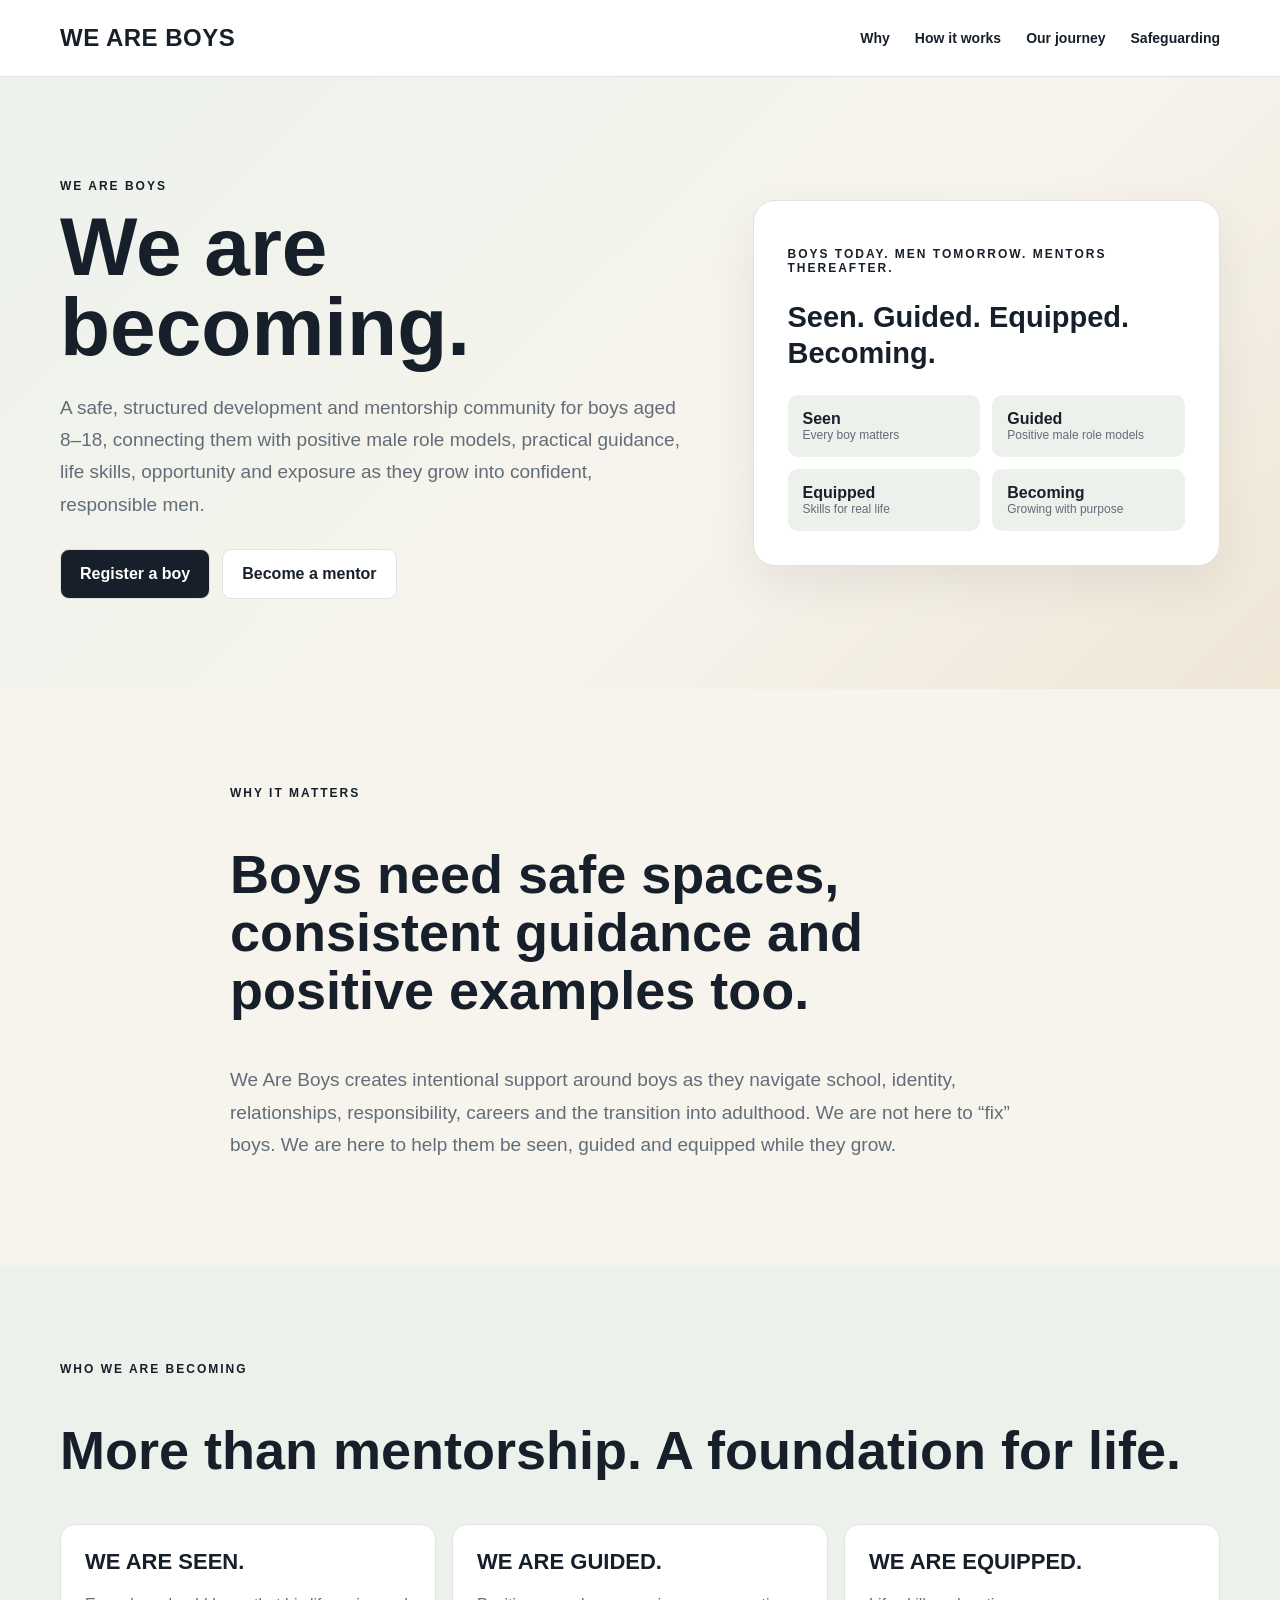
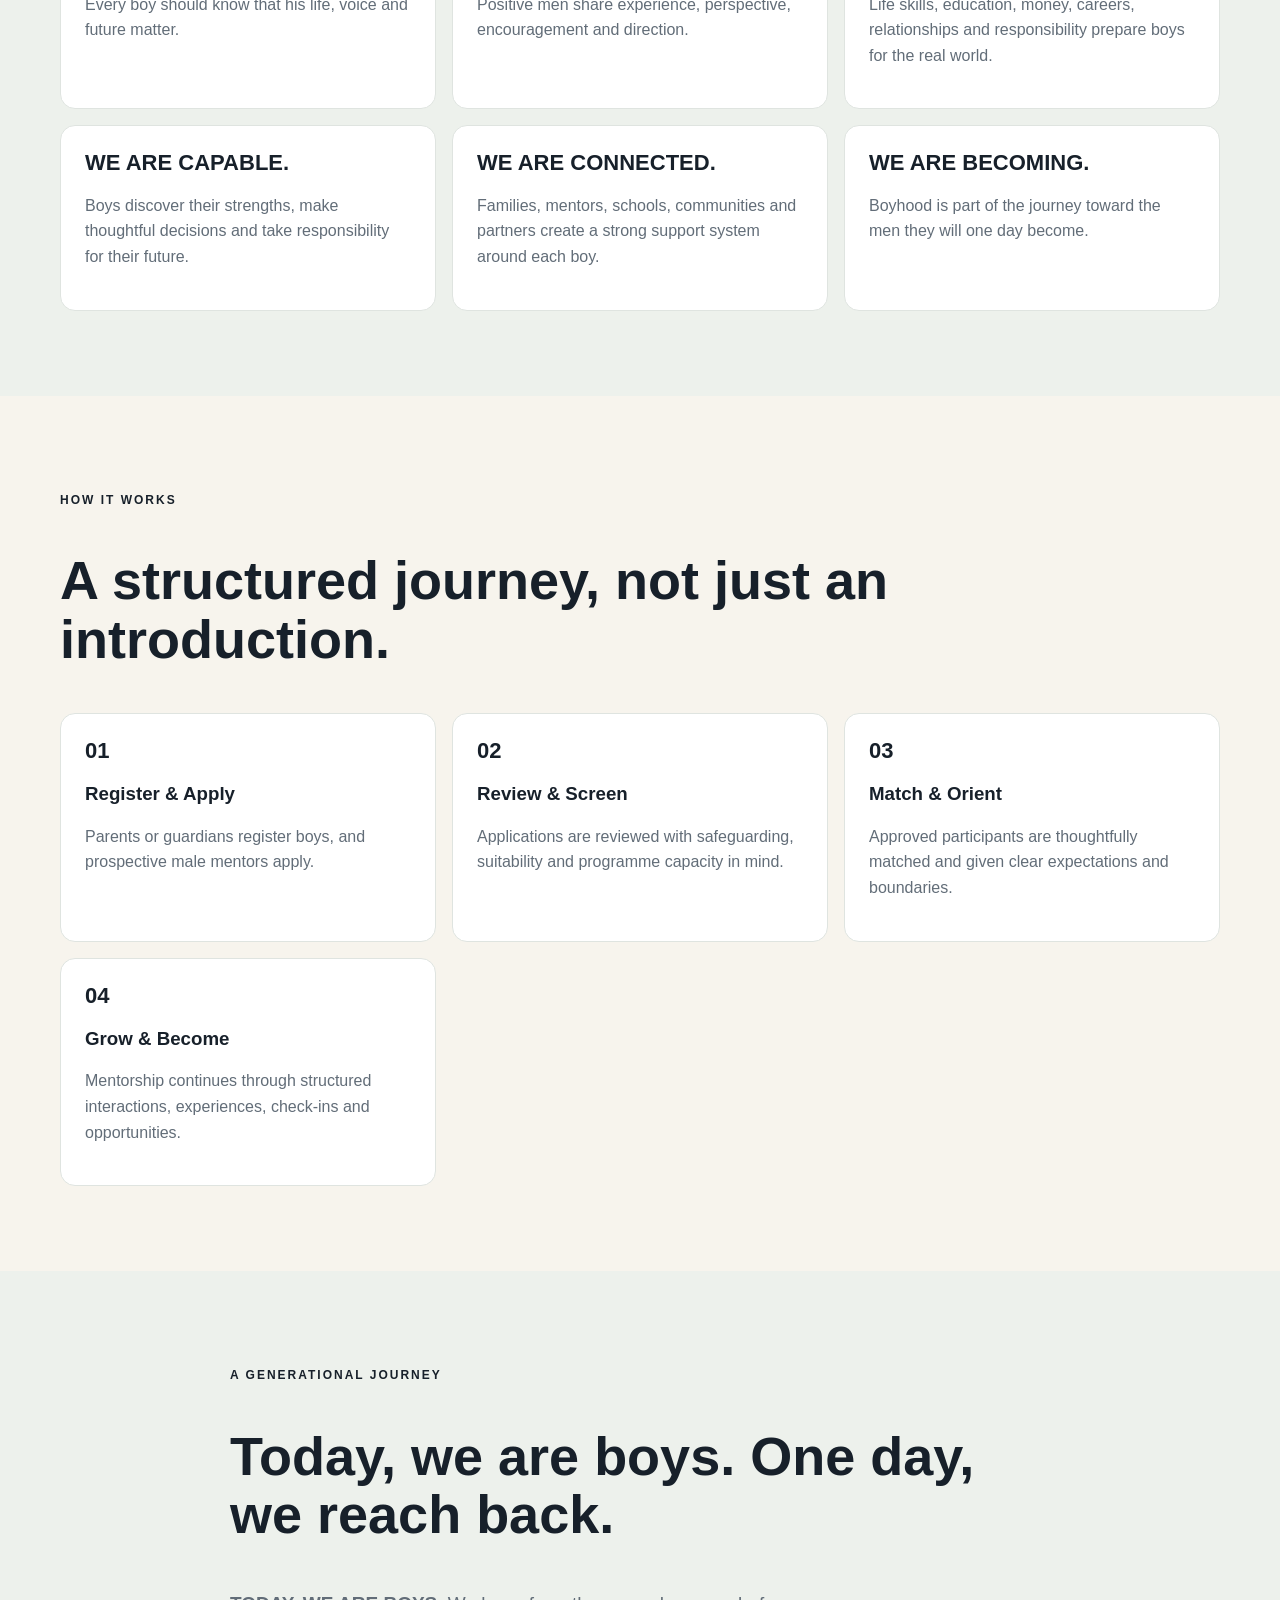
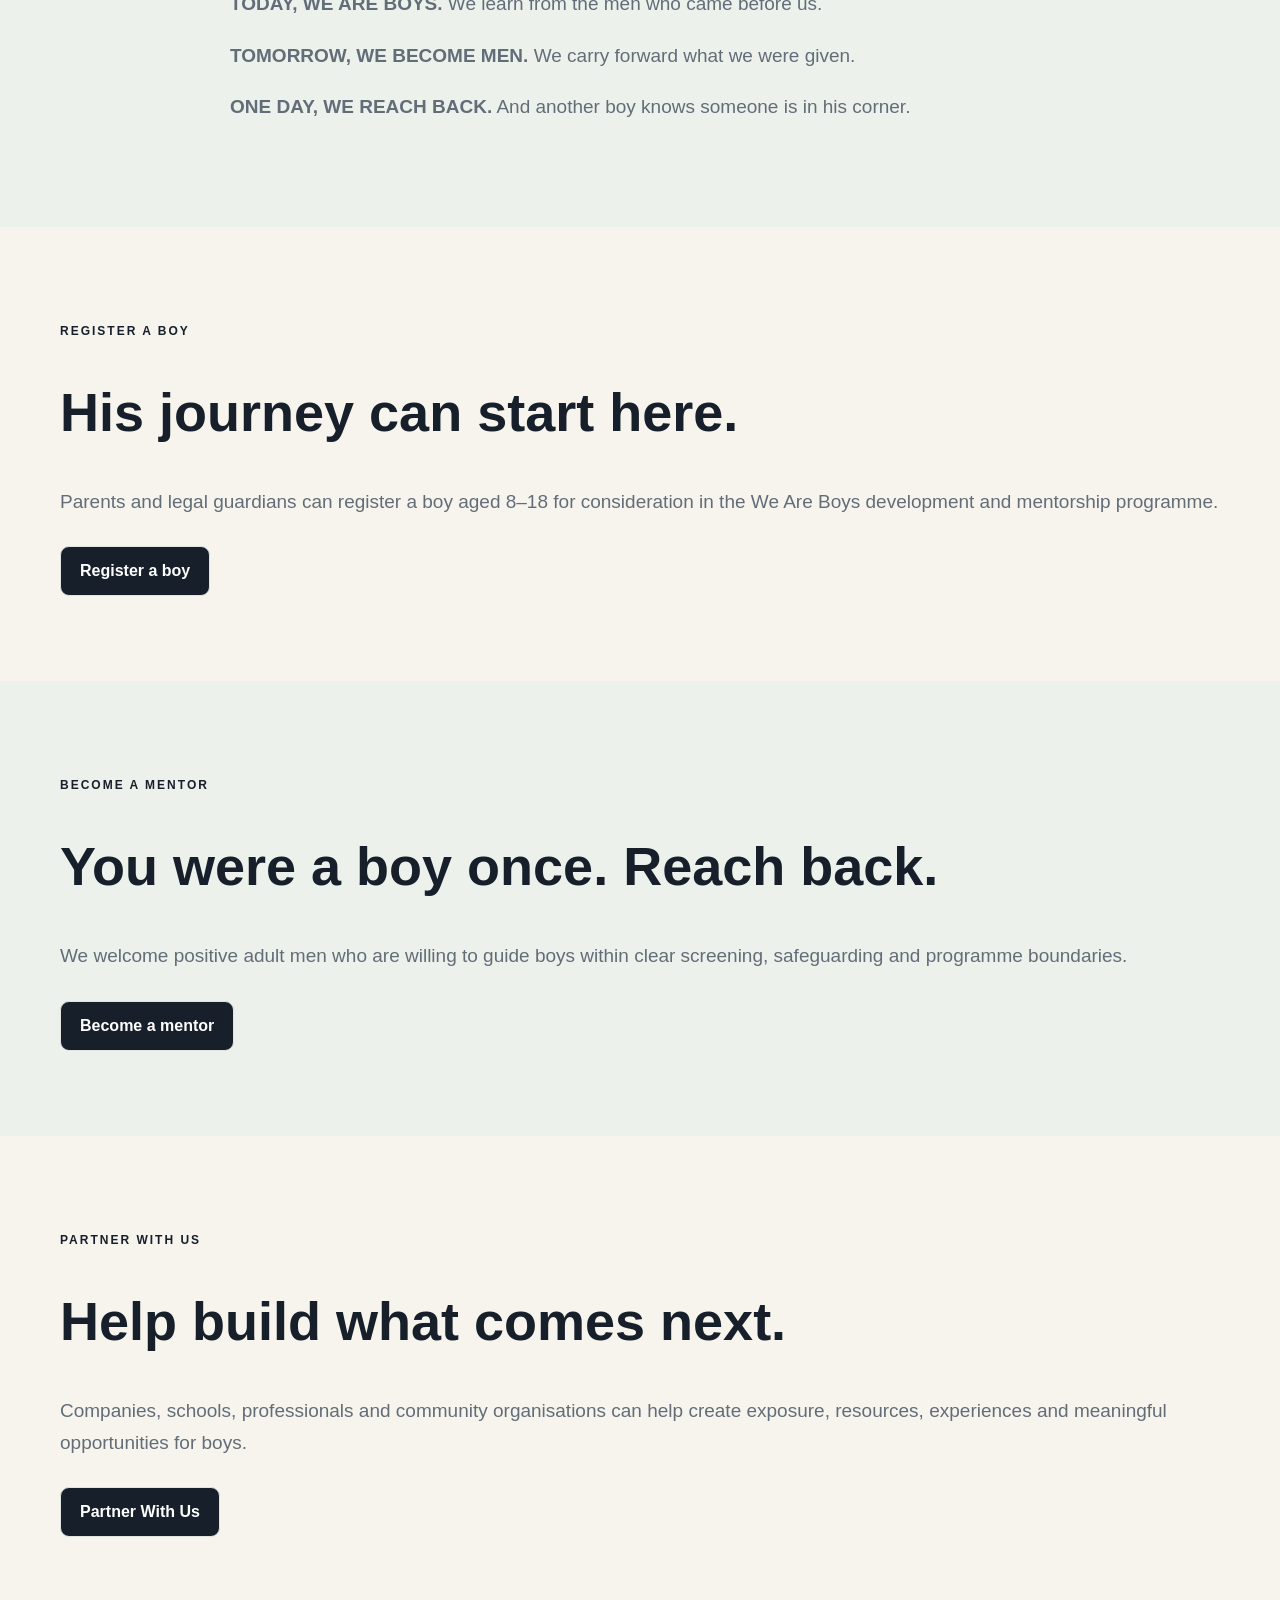
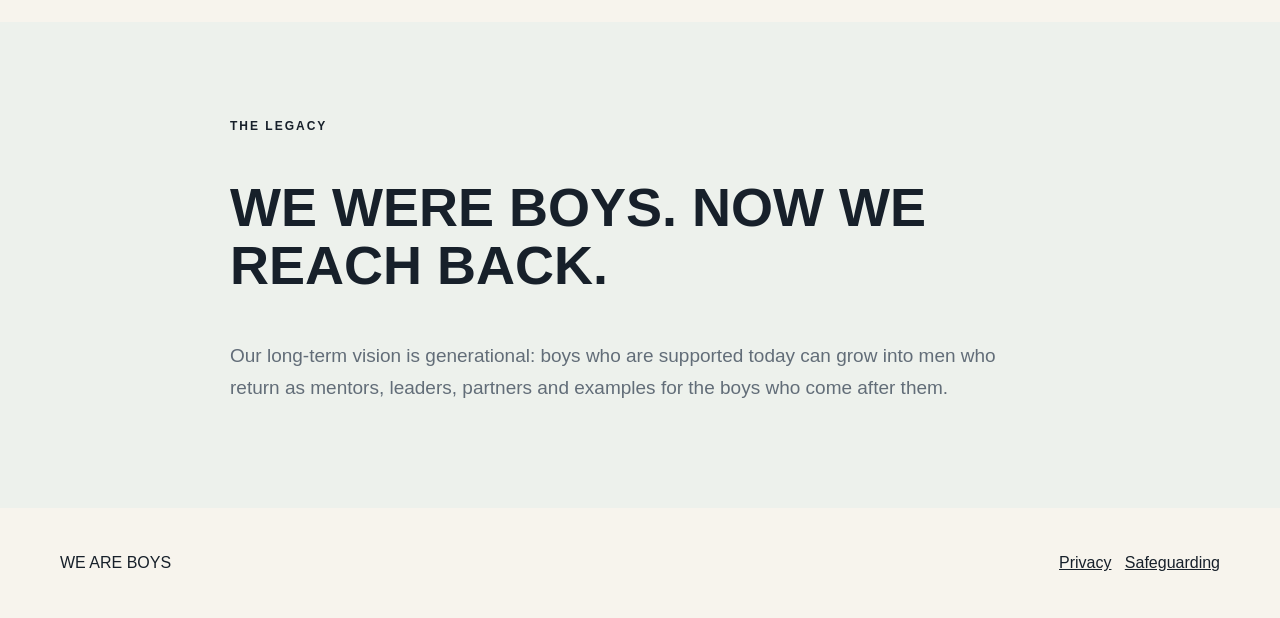
==== commit 77789916: "Add files via upload" ====
--- a/index.html
+++ b/index.html
@@ -1 +1,24 @@
-<!doctype html><html><head><meta charset='utf-8'><meta name='viewport' content='width=device-width,initial-scale=1'><title>Boyzclub</title><link rel='stylesheet' href='./style.css'></head><body><header><div class='wrap nav'><a class='brand' href='./'>Boyzclub</a><nav><a href='#why'>Why</a><a href='#how'>How it works</a><a href='./safeguarding/'>Safeguarding</a></nav></div></header><main><section class='hero'><div class='wrap grid'><div><p class='eyebrow'>BOYZCLUB MENTORSHIP</p><h1>Every boy deserves someone in his corner.</h1><p class='lead'>A safe, structured mentorship community connecting boys with positive role models, practical guidance and opportunities to help them grow into confident, responsible young men.</p><div class='actions'><a class='btn primary' href='./register-a-boy/'>Register a boy</a><a class='btn secondary' href='./mentor/'>Become a mentor</a></div></div><aside class='panel'><p class='eyebrow'>SEEN. GUIDED. EQUIPPED.</p><h2>Positive support. Clear boundaries. Real opportunity.</h2><div class='mini'><div><b>Seen</b><span>Belonging</span></div><div><b>Guided</b><span>Role models</span></div><div><b>Equipped</b><span>Life skills</span></div><div><b>Connected</b><span>Opportunity</span></div></div></aside></div></section><section id='why' class='section'><div class='wrap narrow'><p class='eyebrow'>WHY IT MATTERS</p><h2>Boys need safe spaces, consistent guidance and positive examples too.</h2><p class='lead'>Boyzclub is designed to complement existing youth support by creating intentional mentorship for boys across school, relationships, identity, responsibility, careers and the transition into adulthood.</p></div></section><section id='how' class='section soft'><div class='wrap'><p class='eyebrow'>HOW IT WORKS</p><h2>A structured journey, not just an introduction.</h2><div class='steps'><article><b>01</b><h3>Apply</h3><p>Mentors apply and parents or guardians register boys.</p></article><article><b>02</b><h3>Review</h3><p>Applications are reviewed with safeguarding and suitability in mind.</p></article><article><b>03</b><h3>Match</h3><p>Approved participants are matched around needs, strengths and interests.</p></article><article><b>04</b><h3>Grow</h3><p>Mentorship continues within programme boundaries and check-ins.</p></article></div></div></section><section id='register' class='section'><div class='wrap'><p class='eyebrow'>REGISTER A BOY</p><h2>Parent or guardian registration</h2><p class='lead'>Parents and legal guardians can register a boy for consideration in the Boyzclub mentorship programme.</p></div></section><section id='mentor' class='section soft'><div class='wrap'><p class='eyebrow'>BECOME A MENTOR</p><h2>Positive role models can change a young person's direction.</h2><p class='lead'>Mentor applications are open for adults who are willing to support boys within Boyzclub's screening, safeguarding and programme boundaries.</p></div></section><section class='section soft'><div class='wrap'><p class='eyebrow'>GET INVOLVED</p><h2>Help put someone in a boy's corner.</h2><p class='lead'>Partner with Boyzclub to create exposure, resources, opportunities and meaningful support for boys.</p><div class='actions'><a class='btn primary' href='./partner/'>Partner With Us</a></div></div></section></main><footer><div class='wrap footer'><span>Boyzclub</span><span><a href='./privacy/'>Privacy</a> &nbsp; <a href='./safeguarding/'>Safeguarding</a></span></div></footer></body></html>
+<!doctype html>
+<html lang="en">
+<head>
+<meta charset="utf-8">
+<meta name="viewport" content="width=device-width,initial-scale=1">
+<title>We Are Boys — We Are Becoming</title>
+<link rel="stylesheet" href="./style.css">
+</head>
+<body>
+<header><div class="wrap nav"><a class="brand" href="./">WE ARE BOYS</a><nav><a href="#why">Why</a><a href="#how">How it works</a><a href="#becoming">Our journey</a><a href="./safeguarding/">Safeguarding</a></nav></div></header>
+<main>
+<section class="hero"><div class="wrap grid"><div><p class="eyebrow">WE ARE BOYS</p><h1>We are becoming.</h1><p class="lead">A safe, structured development and mentorship community for boys aged 8–18, connecting them with positive male role models, practical guidance, life skills, opportunity and exposure as they grow into confident, responsible men.</p><div class="actions"><a class="btn primary" href="./register-a-boy/">Register a boy</a><a class="btn secondary" href="./mentor/">Become a mentor</a></div></div><aside class="panel"><p class="eyebrow">BOYS TODAY. MEN TOMORROW. MENTORS THEREAFTER.</p><h2>Seen. Guided. Equipped. Becoming.</h2><div class="mini"><div><b>Seen</b><span>Every boy matters</span></div><div><b>Guided</b><span>Positive male role models</span></div><div><b>Equipped</b><span>Skills for real life</span></div><div><b>Becoming</b><span>Growing with purpose</span></div></div></aside></div></section>
+<section id="why" class="section"><div class="wrap narrow"><p class="eyebrow">WHY IT MATTERS</p><h2>Boys need safe spaces, consistent guidance and positive examples too.</h2><p class="lead">We Are Boys creates intentional support around boys as they navigate school, identity, relationships, responsibility, careers and the transition into adulthood. We are not here to “fix” boys. We are here to help them be seen, guided and equipped while they grow.</p></div></section>
+<section class="section soft"><div class="wrap"><p class="eyebrow">WHO WE ARE BECOMING</p><h2>More than mentorship. A foundation for life.</h2><div class="steps"><article><b>WE ARE SEEN.</b><p>Every boy should know that his life, voice and future matter.</p></article><article><b>WE ARE GUIDED.</b><p>Positive men share experience, perspective, encouragement and direction.</p></article><article><b>WE ARE EQUIPPED.</b><p>Life skills, education, money, careers, relationships and responsibility prepare boys for the real world.</p></article><article><b>WE ARE CAPABLE.</b><p>Boys discover their strengths, make thoughtful decisions and take responsibility for their future.</p></article><article><b>WE ARE CONNECTED.</b><p>Families, mentors, schools, communities and partners create a strong support system around each boy.</p></article><article><b>WE ARE BECOMING.</b><p>Boyhood is part of the journey toward the men they will one day become.</p></article></div></div></section>
+<section id="how" class="section"><div class="wrap"><p class="eyebrow">HOW IT WORKS</p><h2>A structured journey, not just an introduction.</h2><div class="steps"><article><b>01</b><h3>Register & Apply</h3><p>Parents or guardians register boys, and prospective male mentors apply.</p></article><article><b>02</b><h3>Review & Screen</h3><p>Applications are reviewed with safeguarding, suitability and programme capacity in mind.</p></article><article><b>03</b><h3>Match & Orient</h3><p>Approved participants are thoughtfully matched and given clear expectations and boundaries.</p></article><article><b>04</b><h3>Grow & Become</h3><p>Mentorship continues through structured interactions, experiences, check-ins and opportunities.</p></article></div></div></section>
+<section id="becoming" class="section soft"><div class="wrap narrow"><p class="eyebrow">A GENERATIONAL JOURNEY</p><h2>Today, we are boys. One day, we reach back.</h2><p class="lead"><strong>TODAY, WE ARE BOYS.</strong> We learn from the men who came before us.</p><p class="lead"><strong>TOMORROW, WE BECOME MEN.</strong> We carry forward what we were given.</p><p class="lead"><strong>ONE DAY, WE REACH BACK.</strong> And another boy knows someone is in his corner.</p></div></section>
+<section class="section"><div class="wrap"><p class="eyebrow">REGISTER A BOY</p><h2>His journey can start here.</h2><p class="lead">Parents and legal guardians can register a boy aged 8–18 for consideration in the We Are Boys development and mentorship programme.</p><div class="actions"><a class="btn primary" href="./register-a-boy/">Register a boy</a></div></div></section>
+<section class="section soft"><div class="wrap"><p class="eyebrow">BECOME A MENTOR</p><h2>You were a boy once. Reach back.</h2><p class="lead">We welcome positive adult men who are willing to guide boys within clear screening, safeguarding and programme boundaries.</p><div class="actions"><a class="btn primary" href="./mentor/">Become a mentor</a></div></div></section>
+<section class="section"><div class="wrap"><p class="eyebrow">PARTNER WITH US</p><h2>Help build what comes next.</h2><p class="lead">Companies, schools, professionals and community organisations can help create exposure, resources, experiences and meaningful opportunities for boys.</p><div class="actions"><a class="btn primary" href="./partner/">Partner With Us</a></div></div></section>
+<section class="section soft"><div class="wrap narrow"><p class="eyebrow">THE LEGACY</p><h2>WE WERE BOYS. NOW WE REACH BACK.</h2><p class="lead">Our long-term vision is generational: boys who are supported today can grow into men who return as mentors, leaders, partners and examples for the boys who come after them.</p></div></section>
+</main>
+<footer><div class="wrap footer"><span>WE ARE BOYS</span><span><a href="./privacy/">Privacy</a> &nbsp; <a href="./safeguarding/">Safeguarding</a></span></div></footer>
+</body>
+</html>
--- a/style.css
+++ b/style.css
@@ -1 +1,51 @@
-:root{--ink:#17202a;--muted:#626d78;--cream:#f7f4ed;--soft:#edf1ec;--white:#fff;--line:#dfe4e0}*{box-sizing:border-box}body{margin:0;font-family:Arial,Helvetica,sans-serif;background:var(--cream);color:var(--ink)}a{color:inherit}.wrap{width:min(1160px,calc(100% - 40px));margin:auto}.narrow{max-width:820px}header{background:#fff;border-bottom:1px solid var(--line);position:sticky;top:0}.nav{height:76px;display:flex;align-items:center;justify-content:space-between}.brand{font-size:24px;font-weight:900;text-decoration:none}.nav nav{display:flex;gap:25px}.nav nav a{text-decoration:none;font-weight:700;font-size:14px}.hero{padding:90px 0;background:linear-gradient(135deg,#edf2ec,#f7f4ed 60%,#efe6d6)}.grid{display:grid;grid-template-columns:1.15fr .85fr;gap:60px;align-items:center}.eyebrow{font-size:12px;font-weight:900;letter-spacing:2px}.hero h1{font-size:clamp(48px,7vw,82px);line-height:.98;margin:14px 0 24px}.lead{font-size:19px;line-height:1.7;color:var(--muted)}.actions{display:flex;gap:12px;flex-wrap:wrap;margin-top:28px}.btn{padding:15px 19px;border-radius:9px;text-decoration:none;font-weight:800;border:1px solid var(--line)}.primary{background:var(--ink);color:#fff}.secondary{background:#fff}.panel{background:#fff;border:1px solid var(--line);border-radius:22px;padding:34px;box-shadow:0 18px 50px rgba(0,0,0,.07)}.panel h2{font-size:29px;line-height:1.25}.mini{display:grid;grid-template-columns:1fr 1fr;gap:12px}.mini div{background:var(--soft);padding:15px;border-radius:10px;display:grid}.mini span{color:var(--muted);font-size:12px}.section{padding:85px 0}.section h2{font-size:clamp(36px,5vw,54px);line-height:1.08}.soft{background:var(--soft)}.steps{display:grid;grid-template-columns:repeat(4,1fr);gap:16px;margin-top:38px}.steps article{background:#fff;border:1px solid var(--line);border-radius:15px;padding:24px}.steps article>b{font-size:28px}.steps p{color:var(--muted);line-height:1.6}.footer{min-height:110px;display:flex;align-items:center;justify-content:space-between}.form-page{min-height:100vh;padding:34px 20px 70px;background:linear-gradient(#edf1ec,#f7f4ed)}.card{width:min(880px,100%);margin:auto;background:#fff;border:1px solid var(--line);border-radius:20px;padding:40px}.card h1{font-size:clamp(36px,5vw,56px)}form{display:grid;gap:18px;margin-top:28px}.two{display:grid;grid-template-columns:1fr 1fr;gap:16px}label{display:grid;gap:7px;font-weight:700}input,select,textarea{padding:13px;border:1px solid #ccd4cf;border-radius:8px;font:inherit}textarea{min-height:110px}.check{grid-template-columns:20px 1fr;font-weight:400;align-items:start}.status{padding:12px 14px;border-radius:9px;font-weight:700}.ok{background:#e9f6ec}.bad{background:#faeaea}button{cursor:pointer}.toplink{display:block;width:min(880px,100%);margin:0 auto 18px;text-decoration:none;font-weight:700}.policy ul{color:var(--muted);line-height:1.8}.policy p{color:var(--muted);line-height:1.7}@media(max-width:820px){.grid,.steps{grid-template-columns:1fr}.nav nav{display:none}.two{grid-template-columns:1fr}.footer{flex-direction:column;justify-content:center;gap:12px}}
+:root{--ink:#17202a;--muted:#626d78;--cream:#f7f4ed;--soft:#edf1ec;--white:#fff;--line:#dfe4e0}
+*{box-sizing:border-box}
+body{margin:0;font-family:Arial,Helvetica,sans-serif;background:var(--cream);color:var(--ink)}
+a{color:inherit}
+.wrap{width:min(1160px,calc(100% - 40px));margin:auto}
+.narrow{max-width:820px}
+header{background:#fff;border-bottom:1px solid var(--line);position:sticky;top:0;z-index:10}
+.nav{height:76px;display:flex;align-items:center;justify-content:space-between}
+.brand{font-size:24px;font-weight:900;text-decoration:none;letter-spacing:.5px}
+.nav nav{display:flex;gap:25px}
+.nav nav a{text-decoration:none;font-weight:700;font-size:14px}
+.hero{padding:90px 0;background:linear-gradient(135deg,#edf2ec,#f7f4ed 60%,#efe6d6)}
+.grid{display:grid;grid-template-columns:1.15fr .85fr;gap:60px;align-items:center}
+.eyebrow{font-size:12px;font-weight:900;letter-spacing:2px}
+.hero h1{font-size:clamp(48px,7vw,82px);line-height:.98;margin:14px 0 24px}
+.lead{font-size:19px;line-height:1.7;color:var(--muted)}
+.actions{display:flex;gap:12px;flex-wrap:wrap;margin-top:28px}
+.btn{padding:15px 19px;border-radius:9px;text-decoration:none;font-weight:800;border:1px solid var(--line)}
+.primary{background:var(--ink);color:#fff}
+.secondary{background:#fff}
+.panel{background:#fff;border:1px solid var(--line);border-radius:22px;padding:34px;box-shadow:0 18px 50px rgba(0,0,0,.07)}
+.panel h2{font-size:29px;line-height:1.25}
+.mini{display:grid;grid-template-columns:1fr 1fr;gap:12px}
+.mini div{background:var(--soft);padding:15px;border-radius:10px;display:grid}
+.mini span{color:var(--muted);font-size:12px}
+.section{padding:85px 0}
+.section h2{font-size:clamp(36px,5vw,54px);line-height:1.08}
+.soft{background:var(--soft)}
+.steps{display:grid;grid-template-columns:repeat(3,1fr);gap:16px;margin-top:38px}
+.steps article{background:#fff;border:1px solid var(--line);border-radius:15px;padding:24px}
+.steps article>b{font-size:22px;line-height:1.2;display:block}
+.steps p{color:var(--muted);line-height:1.6}
+.footer{min-height:110px;display:flex;align-items:center;justify-content:space-between}
+.form-page{min-height:100vh;padding:34px 20px 70px;background:linear-gradient(#edf1ec,#f7f4ed)}
+.card{width:min(880px,100%);margin:auto;background:#fff;border:1px solid var(--line);border-radius:20px;padding:40px}
+.card h1{font-size:clamp(36px,5vw,56px)}
+form{display:grid;gap:18px;margin-top:28px}
+.two{display:grid;grid-template-columns:1fr 1fr;gap:16px}
+label{display:grid;gap:7px;font-weight:700}
+input,select,textarea{padding:13px;border:1px solid #ccd4cf;border-radius:8px;font:inherit}
+textarea{min-height:110px}
+.check{grid-template-columns:28px 1fr;column-gap:12px;row-gap:0;font-weight:400;align-items:start}
+.check input[type="checkbox"]{width:22px;height:22px;margin:2px 0 0 0;padding:0}
+.status{padding:12px 14px;border-radius:9px;font-weight:700}
+.ok{background:#e9f6ec}
+.bad{background:#faeaea}
+button{cursor:pointer}
+.toplink{display:block;width:min(880px,100%);margin:0 auto 18px;text-decoration:none;font-weight:700}
+.policy ul{color:var(--muted);line-height:1.8}
+.policy p{color:var(--muted);line-height:1.7}
+@media(max-width:820px){.grid,.steps{grid-template-columns:1fr}.nav nav{display:none}.two{grid-template-columns:1fr}.footer{flex-direction:column;justify-content:center;gap:12px}}
